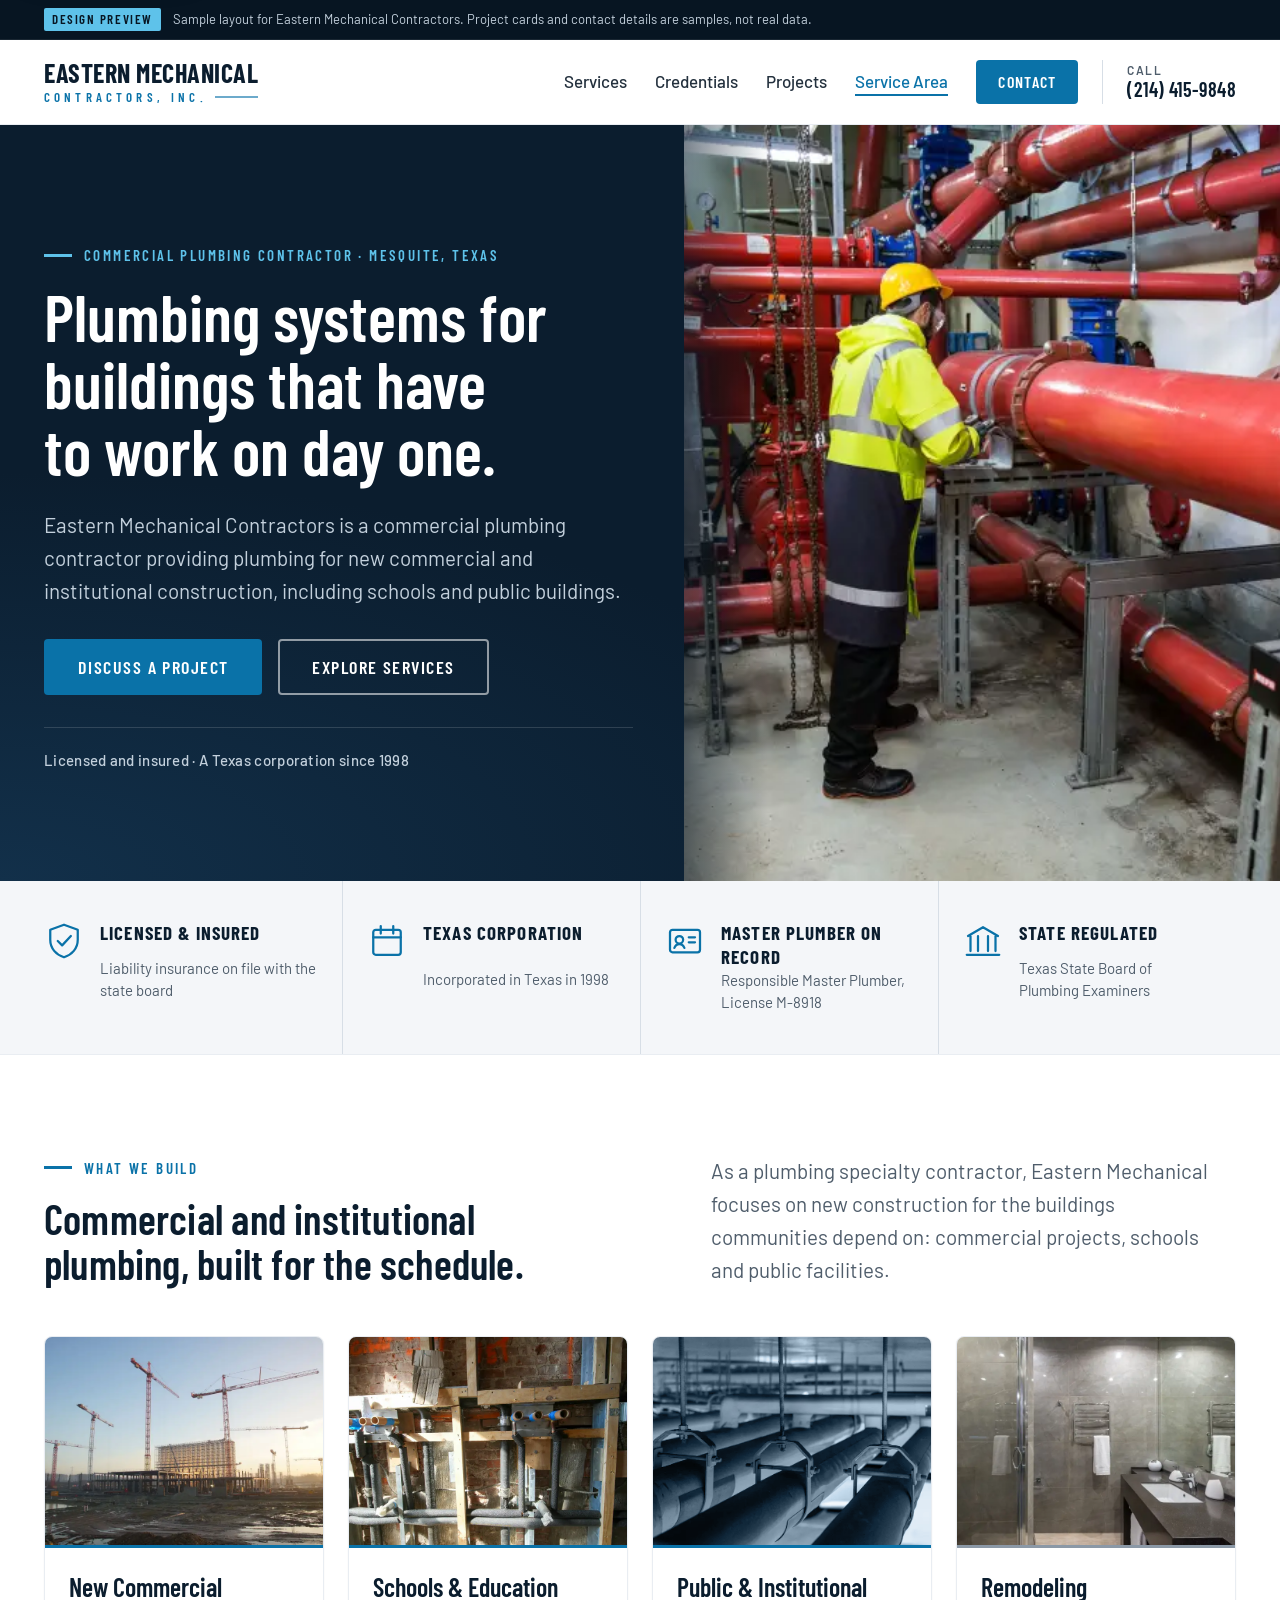
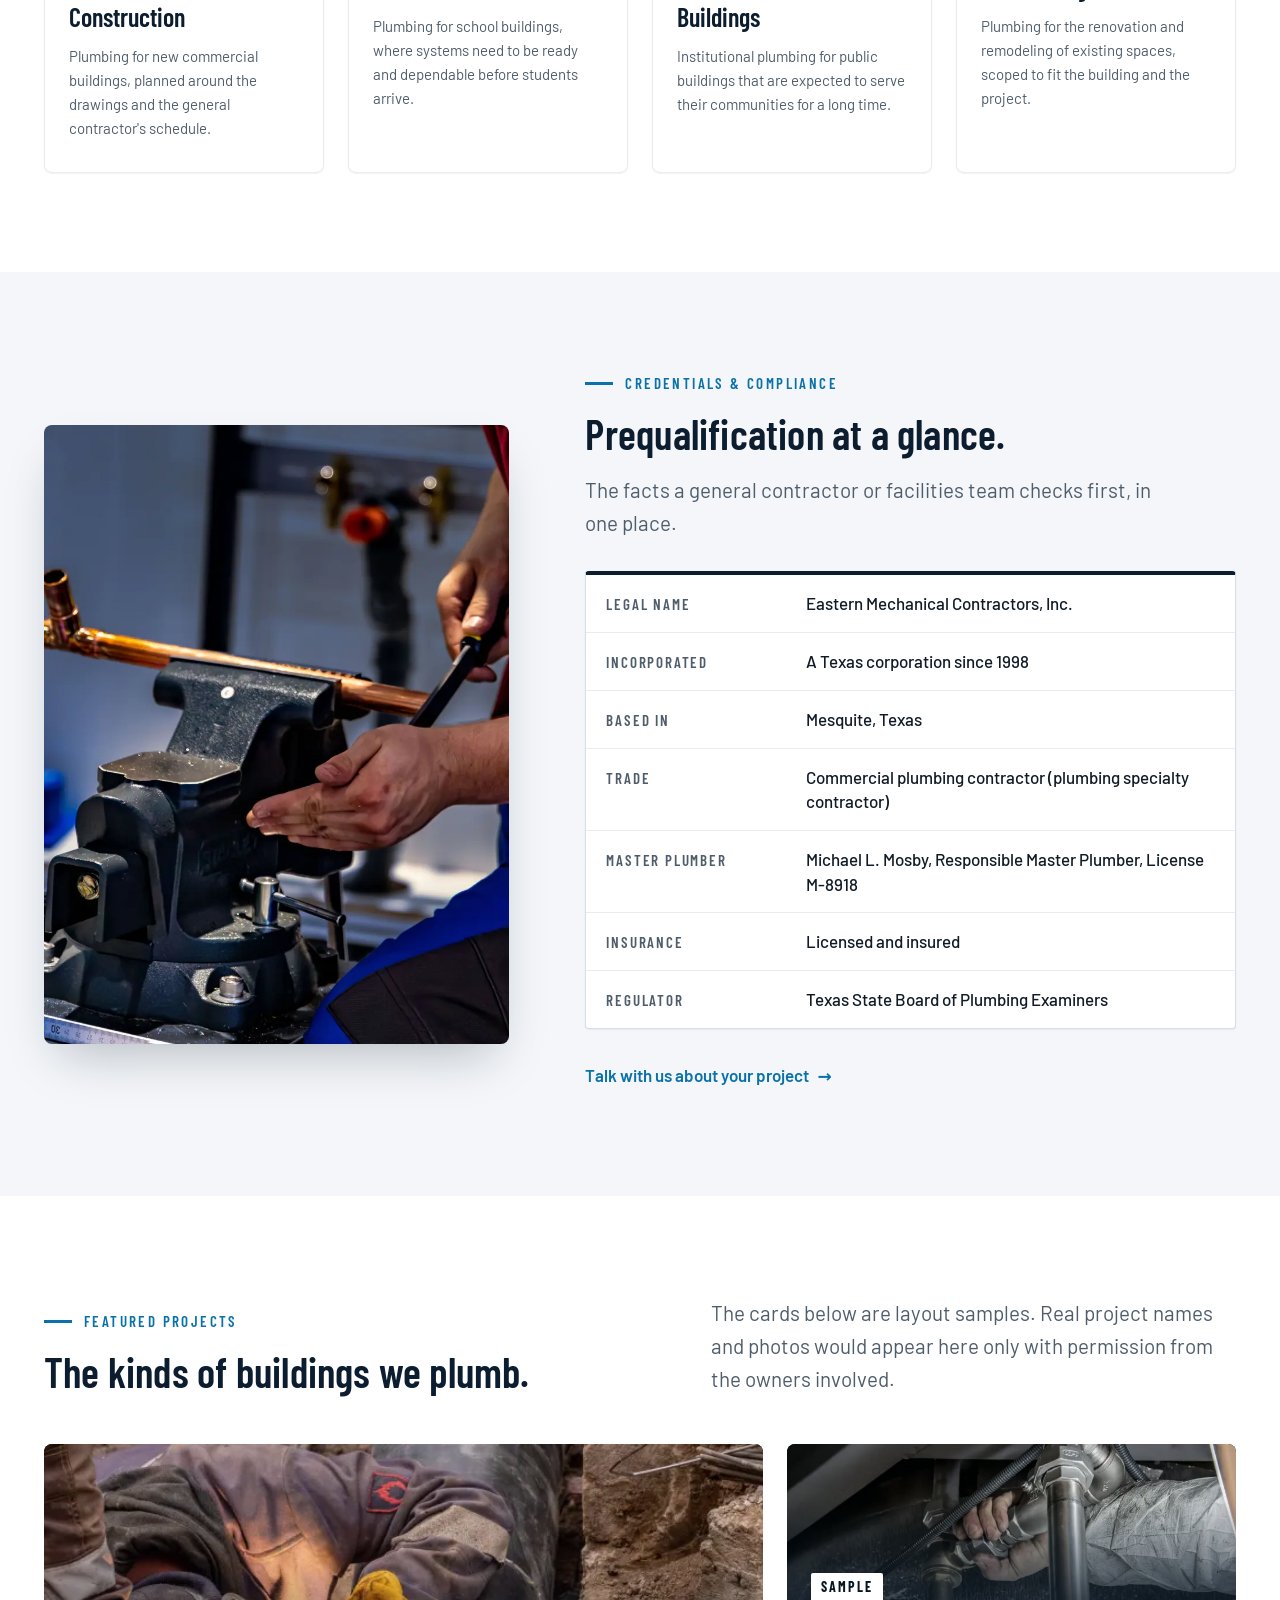
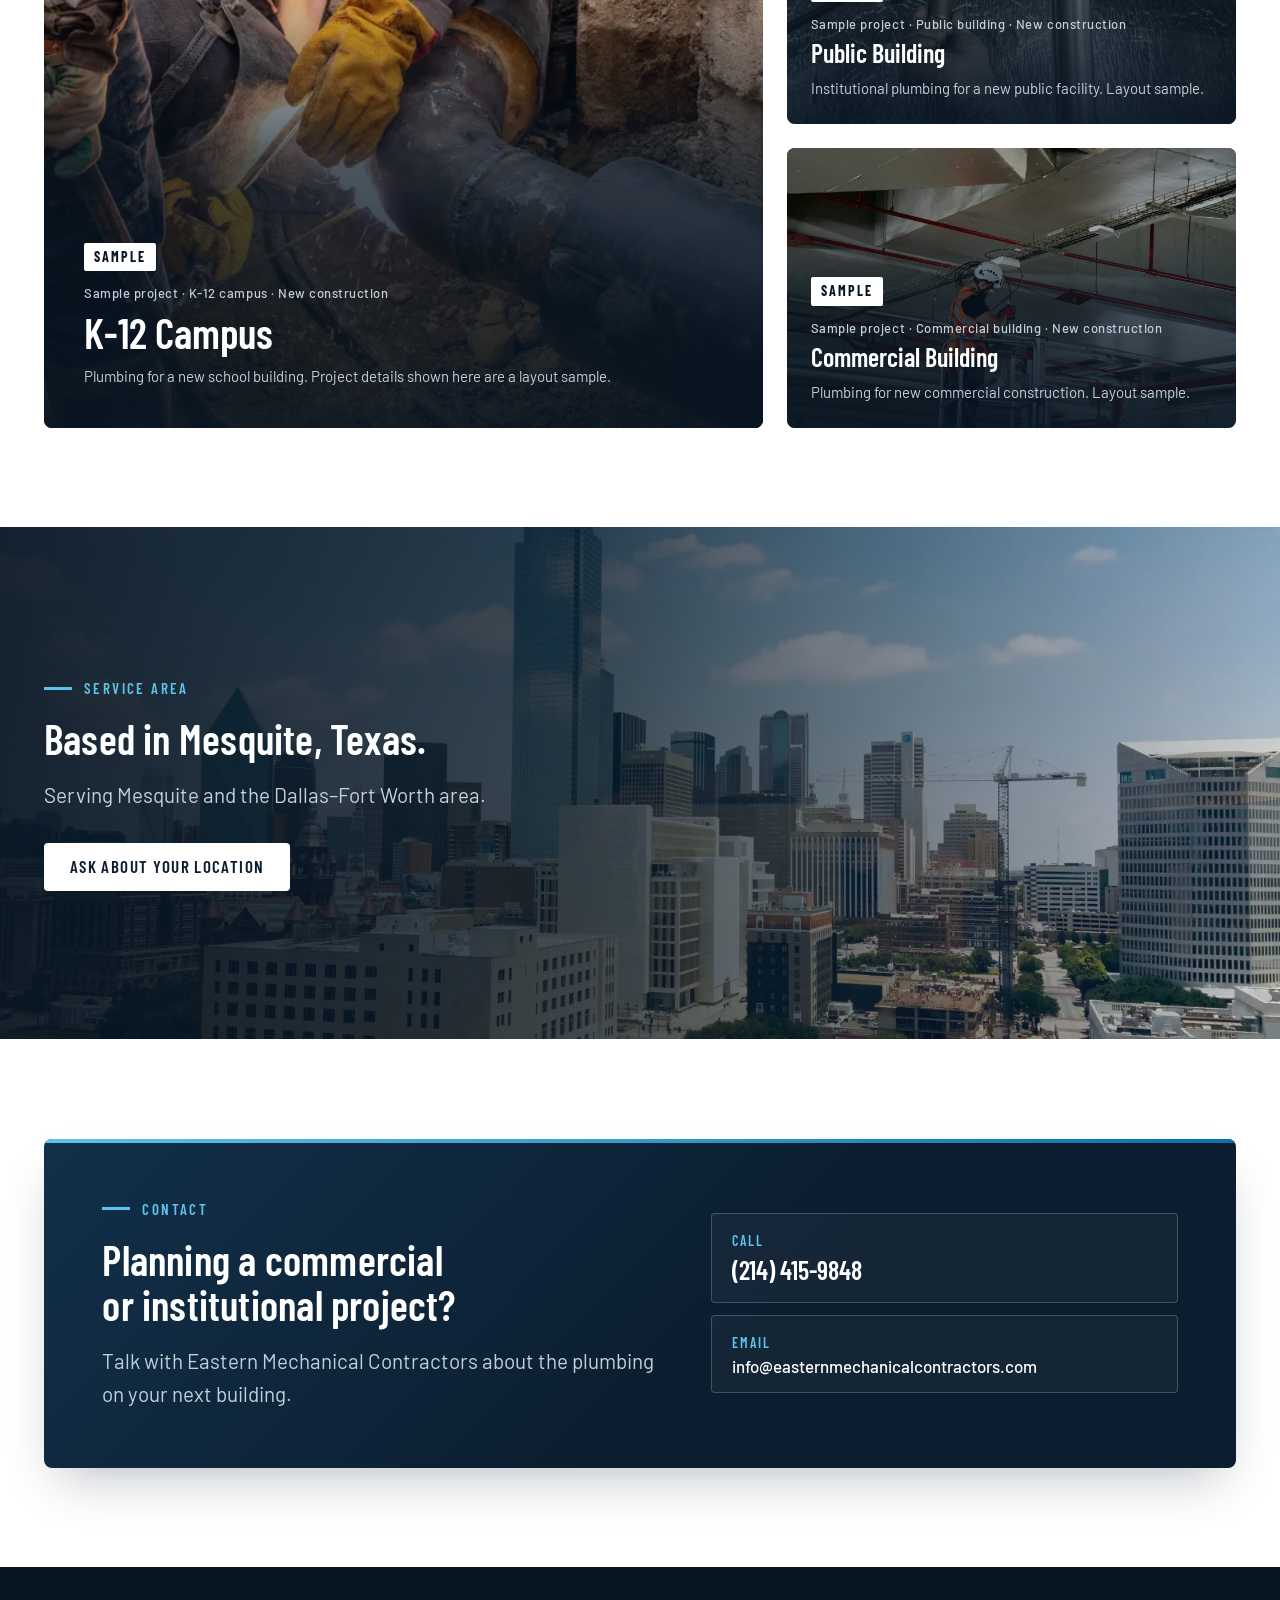
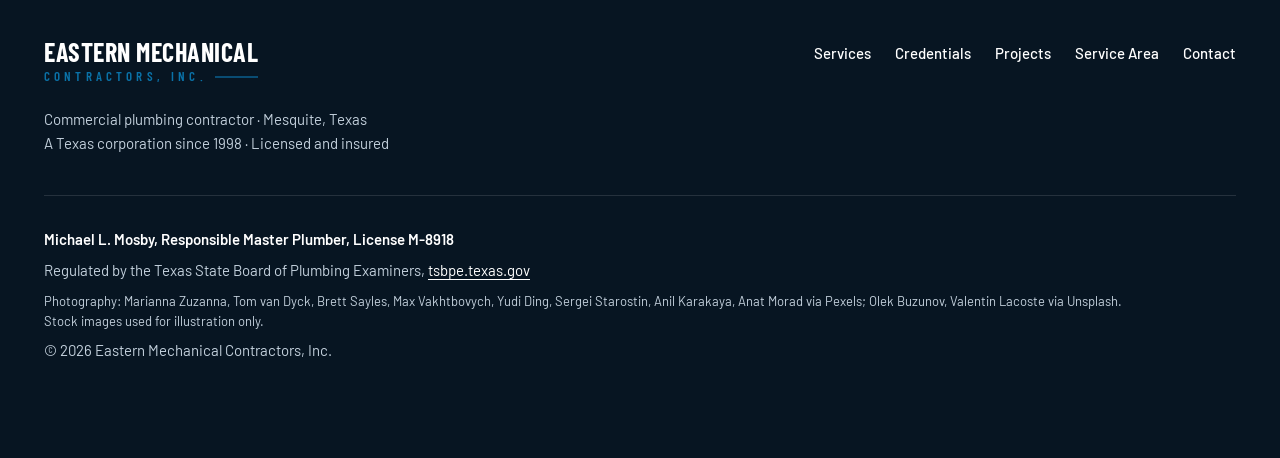
==== option-a/index.html @ e600bece "Add three homepage design options for Eastern Mechanical Contractors - Option A: corporate-clean com" ====
<!DOCTYPE html>
<!--
  OPTION A: "TD, local scale"
  Concept: a corporate-clean commercial plumbing contractor site (white and light-gray canvas, deep steel navy and one cool
  blue accent, condensed industrial headings) that makes Eastern Mechanical read like a large, organized firm a general
  contractor or school facilities manager would shortlist.
  Look at first: the split hero (navy headline panel beside the mechanical-room photo) and the credentials strip right
  under it, then the "Prequalification at a glance" sheet in the Credentials section.
-->
<html lang="en">
<head>
  <meta charset="utf-8">
  <meta name="viewport" content="width=device-width, initial-scale=1">
  <meta name="robots" content="noindex, nofollow">
  <title>Eastern Mechanical Contractors, Inc. | Commercial Plumbing Contractor, Mesquite, Texas</title>
  <meta name="description" content="Eastern Mechanical Contractors, Inc. is a commercial plumbing contractor in Mesquite, Texas, providing plumbing for new commercial and institutional construction, including schools and public buildings.">
  <meta name="theme-color" content="#0b1d2e">
  <link rel="preconnect" href="https://fonts.googleapis.com">
  <link rel="preconnect" href="https://fonts.gstatic.com" crossorigin>
  <link rel="stylesheet" href="https://fonts.googleapis.com/css2?family=Barlow+Condensed:wght@500;600;700&family=Barlow:wght@400;500;600&display=swap">
  <link rel="stylesheet" href="styles.css">
  <script>document.documentElement.classList.add('js');</script>
  <script src="main.js" defer></script>
</head>
<body>
  <a class="skip-link" href="#main">Skip to main content</a>

  <div class="preview-bar" role="note">
    <div class="container preview-bar__inner">
      <span class="preview-bar__tag">Design preview</span>
      <span>Sample layout for Eastern Mechanical Contractors. Project cards and contact details are samples, not real data.</span>
    </div>
  </div>

  <header class="site-header" id="top">
    <div class="container site-header__inner">
      <a class="brand" href="#top" aria-label="Eastern Mechanical Contractors, Inc., back to top">
        <span class="brand__name">Eastern Mechanical</span>
        <span class="brand__sub">Contractors, Inc.</span>
      </a>

      <button class="nav-toggle" type="button" aria-expanded="false" aria-controls="primary-nav">
        <span class="nav-toggle__bars" aria-hidden="true"></span>
        <span class="nav-toggle__label">Menu</span>
      </button>

      <nav class="primary-nav" id="primary-nav" aria-label="Primary">
        <ul class="primary-nav__list">
          <li><a href="#services">Services</a></li>
          <li><a href="#credentials">Credentials</a></li>
          <li><a href="#projects">Projects</a></li>
          <li><a href="#service-area">Service Area</a></li>
          <li class="primary-nav__cta-item"><a class="btn btn--primary btn--sm" href="#contact">Contact</a></li>
        </ul>
      </nav>

      <!-- PLACEHOLDER -->
      <a class="header-phone" href="tel:+12144159848">
        <span class="header-phone__label">Call</span>
        <span class="header-phone__number">(214) 415-9848</span>
      </a>
      <!-- /PLACEHOLDER -->
    </div>
  </header>

  <main id="main">
    <!-- HERO -->
    <section class="hero" aria-labelledby="hero-title">
      <div class="hero__inner">
        <div class="hero__content">
          <p class="eyebrow eyebrow--light">Commercial Plumbing Contractor &middot; Mesquite, Texas</p>
          <h1 class="hero__title" id="hero-title">Plumbing systems for buildings that have to work on day&nbsp;one.</h1>
          <p class="hero__lead">Eastern Mechanical Contractors is a commercial plumbing contractor providing plumbing for new commercial and institutional construction, including schools and public buildings.</p>
          <div class="hero__actions">
            <a class="btn btn--primary btn--lg" href="#contact">Discuss a project</a>
            <a class="btn btn--outline-light btn--lg" href="#services">Explore services</a>
          </div>
          <p class="hero__meta">Licensed and insured <span aria-hidden="true">&middot;</span> A Texas corporation since 1998</p>
        </div>
        <figure class="hero__media">
          <img
            src="../assets/img/mech-room-fire-piping-inspection-01-1600.webp"
            srcset="../assets/img/mech-room-fire-piping-inspection-01-800.webp 800w,
                    ../assets/img/mech-room-fire-piping-inspection-01-1600.webp 1600w,
                    ../assets/img/mech-room-fire-piping-inspection-01-2400.webp 2400w"
            sizes="(min-width: 960px) 60vw, 100vw"
            width="2400" height="1600"
            alt="Technician in a hard hat inspecting large red steel piping and valves in a commercial mechanical room"
            fetchpriority="high" decoding="async">
        </figure>
      </div>
    </section>

    <!-- CREDENTIALS STRIP -->
    <section class="cred-strip" aria-label="Credentials at a glance">
      <div class="container">
        <ul class="cred-strip__list">
          <li class="cred-item">
            <svg class="cred-item__icon" viewBox="0 0 32 32" aria-hidden="true" focusable="false"><path d="M16 3 5 7v8c0 7 4.7 12 11 14 6.3-2 11-7 11-14V7L16 3Z" fill="none" stroke="currentColor" stroke-width="1.8" stroke-linejoin="round"/><path d="m11 16 3.5 3.5L21.5 12" fill="none" stroke="currentColor" stroke-width="1.8" stroke-linecap="round" stroke-linejoin="round"/></svg>
            <span class="cred-item__title">Licensed &amp; Insured</span>
            <span class="cred-item__text">Liability insurance on file with the state board</span>
          </li>
          <li class="cred-item">
            <svg class="cred-item__icon" viewBox="0 0 32 32" aria-hidden="true" focusable="false"><rect x="5" y="7" width="22" height="20" rx="2" fill="none" stroke="currentColor" stroke-width="1.8"/><path d="M5 13h22M11 4v6M21 4v6" fill="none" stroke="currentColor" stroke-width="1.8" stroke-linecap="round"/></svg>
            <span class="cred-item__title">Texas Corporation</span>
            <span class="cred-item__text">Incorporated in Texas in 1998</span>
          </li>
          <li class="cred-item">
            <svg class="cred-item__icon" viewBox="0 0 32 32" aria-hidden="true" focusable="false"><rect x="4" y="7" width="24" height="18" rx="2" fill="none" stroke="currentColor" stroke-width="1.8"/><circle cx="11.5" cy="15" r="3" fill="none" stroke="currentColor" stroke-width="1.8"/><path d="M7.5 21.5c.8-2 2.3-3 4-3s3.2 1 4 3M19 13h5M19 17h5" fill="none" stroke="currentColor" stroke-width="1.8" stroke-linecap="round"/></svg>
            <span class="cred-item__title">Master Plumber on Record</span>
            <!-- PLACEHOLDER -->
            <span class="cred-item__text">Responsible Master Plumber, License M-8918</span>
            <!-- /PLACEHOLDER -->
          </li>
          <li class="cred-item">
            <svg class="cred-item__icon" viewBox="0 0 32 32" aria-hidden="true" focusable="false"><path d="M4 12 16 5l12 7M6 12v12M12 12v12M20 12v12M26 12v12M3 27h26" fill="none" stroke="currentColor" stroke-width="1.8" stroke-linecap="round" stroke-linejoin="round"/></svg>
            <span class="cred-item__title">State Regulated</span>
            <span class="cred-item__text">Texas State Board of Plumbing Examiners</span>
          </li>
        </ul>
      </div>
    </section>

    <!-- SERVICES / SECTORS -->
    <section class="section services" id="services" aria-labelledby="services-title">
      <div class="container">
        <div class="section-head section-head--split reveal">
          <div>
            <p class="eyebrow">What we build</p>
            <h2 class="section-title" id="services-title">Commercial and institutional plumbing, built for the schedule.</h2>
          </div>
          <p class="section-intro">As a plumbing specialty contractor, Eastern Mechanical focuses on new construction for the buildings communities depend on: commercial projects, schools and public facilities.</p>
        </div>

        <div class="service-grid">
          <article class="service-card reveal">
            <div class="service-card__media">
              <img
                src="../assets/img/commercial-construction-cranes-01-800.webp"
                srcset="../assets/img/commercial-construction-cranes-01-800.webp 800w,
                        ../assets/img/commercial-construction-cranes-01-1600.webp 1600w,
                        ../assets/img/commercial-construction-cranes-01-2400.webp 2400w"
                sizes="(min-width: 1280px) 300px, (min-width: 640px) 45vw, 100vw"
                width="2400" height="1600" loading="lazy" decoding="async"
                alt="Large commercial building under construction with tower cranes at sunrise">
            </div>
            <div class="service-card__body">
              <h3 class="service-card__title">New Commercial Construction</h3>
              <p>Plumbing for new commercial buildings, planned around the drawings and the general contractor's schedule.</p>
            </div>
          </article>

          <article class="service-card reveal">
            <div class="service-card__media">
              <img
                src="../assets/img/rough-in-wall-framing-01-800.webp"
                srcset="../assets/img/rough-in-wall-framing-01-800.webp 800w,
                        ../assets/img/rough-in-wall-framing-01-1600.webp 1600w,
                        ../assets/img/rough-in-wall-framing-01-2400.webp 2400w"
                sizes="(min-width: 1280px) 300px, (min-width: 640px) 45vw, 100vw"
                width="2400" height="3200" loading="lazy" decoding="async"
                alt="Plumbing rough-in with copper stub-outs and insulated lines inside a framed wall">
            </div>
            <div class="service-card__body">
              <h3 class="service-card__title">Schools &amp; Education</h3>
              <p>Plumbing for school buildings, where systems need to be ready and dependable before students arrive.</p>
            </div>
          </article>

          <article class="service-card reveal">
            <div class="service-card__media service-card__media--tint">
              <img
                src="../assets/img/commercial-pipe-hangers-bw-01-800.webp"
                srcset="../assets/img/commercial-pipe-hangers-bw-01-800.webp 800w,
                        ../assets/img/commercial-pipe-hangers-bw-01-1600.webp 1600w,
                        ../assets/img/commercial-pipe-hangers-bw-01-2400.webp 2400w"
                sizes="(min-width: 1280px) 300px, (min-width: 640px) 45vw, 100vw"
                width="2400" height="1600" loading="lazy" decoding="async"
                alt="Insulated pipes supported by steel hangers beneath a commercial ceiling">
            </div>
            <div class="service-card__body">
              <h3 class="service-card__title">Public &amp; Institutional Buildings</h3>
              <p>Institutional plumbing for public buildings that are expected to serve their communities for a long time.</p>
            </div>
          </article>

          <!-- PLACEHOLDER: Remodeling service card (generic copy, to be confirmed by the client) -->
          <article class="service-card service-card--secondary reveal">
            <div class="service-card__media">
              <img
                src="../assets/img/bathroom-remodel-vanity-02-800.webp"
                srcset="../assets/img/bathroom-remodel-vanity-02-800.webp 800w,
                        ../assets/img/bathroom-remodel-vanity-02-1600.webp 1600w,
                        ../assets/img/bathroom-remodel-vanity-02-2400.webp 2400w"
                sizes="(min-width: 1280px) 300px, (min-width: 640px) 45vw, 100vw"
                width="2400" height="1600" loading="lazy" decoding="async"
                alt="Modern bathroom remodel with large-format gray tile and an undermount sink">
            </div>
            <div class="service-card__body">
              <h3 class="service-card__title">Remodeling</h3>
              <p>Plumbing for the renovation and remodeling of existing spaces, scoped to fit the building and the project.</p>
            </div>
          </article>
          <!-- /PLACEHOLDER -->
        </div>
      </div>
    </section>

    <!-- CREDENTIALS & COMPLIANCE -->
    <section class="section credentials" id="credentials" aria-labelledby="credentials-title">
      <div class="container credentials__grid">
        <figure class="credentials__media reveal">
          <img
            src="../assets/img/copper-pipe-bending-01-800.webp"
            srcset="../assets/img/copper-pipe-bending-01-800.webp 800w,
                    ../assets/img/copper-pipe-bending-01-1600.webp 1600w"
            sizes="(min-width: 960px) 420px, 100vw"
            width="1600" height="2400" loading="lazy" decoding="async"
            alt="Copper pipe with a soldered tee clamped in a bench vise as a plumber works it">
        </figure>

        <div class="credentials__content reveal">
          <p class="eyebrow">Credentials &amp; compliance</p>
          <h2 class="section-title" id="credentials-title">Prequalification at a glance.</h2>
          <p class="section-intro">The facts a general contractor or facilities team checks first, in one place.</p>

          <dl class="spec-sheet">
            <div class="spec-sheet__row">
              <dt>Legal name</dt>
              <dd>Eastern Mechanical Contractors, Inc.</dd>
            </div>
            <div class="spec-sheet__row">
              <dt>Incorporated</dt>
              <dd>A Texas corporation since 1998</dd>
            </div>
            <div class="spec-sheet__row">
              <dt>Based in</dt>
              <dd>Mesquite, Texas</dd>
            </div>
            <div class="spec-sheet__row">
              <dt>Trade</dt>
              <dd>Commercial plumbing contractor (plumbing specialty contractor)</dd>
            </div>
            <!-- PLACEHOLDER -->
            <div class="spec-sheet__row">
              <dt>Master plumber</dt>
              <dd>Michael L. Mosby, Responsible Master Plumber, License M-8918</dd>
            </div>
            <!-- /PLACEHOLDER -->
            <div class="spec-sheet__row">
              <dt>Insurance</dt>
              <dd>Licensed and insured</dd>
            </div>
            <div class="spec-sheet__row">
              <dt>Regulator</dt>
              <dd>Texas State Board of Plumbing Examiners</dd>
            </div>
          </dl>

          <a class="text-link" href="#contact">Talk with us about your project <span aria-hidden="true">&rarr;</span></a>
        </div>
      </div>
    </section>

    <!-- SAMPLE PROJECTS -->
    <section class="section projects" id="projects" aria-labelledby="projects-title">
      <div class="container">
        <div class="section-head section-head--split reveal">
          <div>
            <p class="eyebrow">Featured projects</p>
            <h2 class="section-title" id="projects-title">The kinds of buildings we plumb.</h2>
          </div>
          <p class="section-intro">The cards below are layout samples. Real project names and photos would appear here only with permission from the owners involved.</p>
        </div>

        <!-- PLACEHOLDER: Sample project cards (no names, values, dates or counts) -->
        <div class="project-grid">
          <article class="project-card project-card--feature reveal">
            <img
              src="../assets/img/pipe-welding-trench-01-1600.webp"
              srcset="../assets/img/pipe-welding-trench-01-800.webp 800w,
                      ../assets/img/pipe-welding-trench-01-1600.webp 1600w,
                      ../assets/img/pipe-welding-trench-01-2400.webp 2400w"
              sizes="(min-width: 960px) 60vw, 100vw"
              width="2400" height="1600" loading="lazy" decoding="async"
              alt="Welder joining sections of large steel pipe in an excavation, sparks flying">
            <div class="project-card__body">
              <span class="badge">Sample</span>
              <p class="project-card__meta">Sample project &middot; K-12 campus &middot; New construction</p>
              <h3 class="project-card__title">K-12 Campus</h3>
              <p class="project-card__text">Plumbing for a new school building. Project details shown here are a layout sample.</p>
            </div>
          </article>

          <article class="project-card reveal">
            <img
              src="../assets/img/pipe-fitting-hands-01-800.webp"
              srcset="../assets/img/pipe-fitting-hands-01-800.webp 800w,
                      ../assets/img/pipe-fitting-hands-01-1600.webp 1600w,
                      ../assets/img/pipe-fitting-hands-01-2400.webp 2400w"
              sizes="(min-width: 960px) 30vw, 100vw"
              width="2400" height="1600" loading="lazy" decoding="async"
              alt="Plumber's hands tightening a brass fitting on stainless steel water piping">
            <div class="project-card__body">
              <span class="badge">Sample</span>
              <p class="project-card__meta">Sample project &middot; Public building &middot; New construction</p>
              <h3 class="project-card__title">Public Building</h3>
              <p class="project-card__text">Institutional plumbing for a new public facility. Layout sample.</p>
            </div>
          </article>

          <article class="project-card reveal">
            <img
              src="../assets/img/commercial-ceiling-piping-lift-01-800.webp"
              srcset="../assets/img/commercial-ceiling-piping-lift-01-800.webp 800w,
                      ../assets/img/commercial-ceiling-piping-lift-01-1600.webp 1600w,
                      ../assets/img/commercial-ceiling-piping-lift-01-2400.webp 2400w"
              sizes="(min-width: 960px) 30vw, 100vw"
              width="2400" height="1600" loading="lazy" decoding="async"
              alt="Tradesman on a lift working overhead among red piping in a commercial building">
            <div class="project-card__body">
              <span class="badge">Sample</span>
              <p class="project-card__meta">Sample project &middot; Commercial building &middot; New construction</p>
              <h3 class="project-card__title">Commercial Building</h3>
              <p class="project-card__text">Plumbing for new commercial construction. Layout sample.</p>
            </div>
          </article>
        </div>
        <!-- /PLACEHOLDER -->
      </div>
    </section>

    <!-- SERVICE AREA -->
    <section class="service-area" id="service-area" aria-labelledby="area-title">
      <img class="service-area__bg"
        src="../assets/img/dallas-skyline-day-01-1600.webp"
        srcset="../assets/img/dallas-skyline-day-01-800.webp 800w,
                ../assets/img/dallas-skyline-day-01-1600.webp 1600w,
                ../assets/img/dallas-skyline-day-01-2400.webp 2400w"
        sizes="100vw"
        width="2400" height="1350" loading="lazy" decoding="async"
        alt="Downtown Dallas skyline on a clear day with a tower crane on an active jobsite">
      <div class="container service-area__inner">
        <div class="service-area__panel reveal">
          <p class="eyebrow eyebrow--light">Service area</p>
          <h2 class="section-title section-title--light" id="area-title">Based in Mesquite, Texas.</h2>
          <!-- PLACEHOLDER -->
          <p class="service-area__text">Serving Mesquite and the Dallas&ndash;Fort Worth area.</p>
          <!-- /PLACEHOLDER -->
          <a class="btn btn--light" href="#contact">Ask about your location</a>
        </div>
      </div>
    </section>

    <!-- CLOSING CTA -->
    <section class="section cta" id="contact" aria-labelledby="cta-title">
      <div class="container">
        <div class="cta__panel reveal">
          <div class="cta__copy">
            <p class="eyebrow eyebrow--light">Contact</p>
            <h2 class="section-title section-title--light" id="cta-title">Planning a commercial or institutional project?</h2>
            <p class="cta__text">Talk with Eastern Mechanical Contractors about the plumbing on your next building.</p>
          </div>
          <!-- PLACEHOLDER: phone and email -->
          <div class="cta__actions">
            <a class="contact-link" href="tel:+12144159848">
              <span class="contact-link__label">Call</span>
              <span class="contact-link__value">(214) 415-9848</span>
            </a>
            <a class="contact-link" href="mailto:info@easternmechanicalcontractors.com">
              <span class="contact-link__label">Email</span>
              <span class="contact-link__value contact-link__value--email">info@easternmechanicalcontractors.com</span>
            </a>
          </div>
          <!-- /PLACEHOLDER -->
        </div>
      </div>
    </section>
  </main>

  <footer class="site-footer">
    <div class="container">
      <div class="site-footer__top">
        <div class="site-footer__brand">
          <p class="brand brand--footer">
            <span class="brand__name">Eastern Mechanical</span>
            <span class="brand__sub">Contractors, Inc.</span>
          </p>
          <p class="site-footer__tag">Commercial plumbing contractor &middot; Mesquite, Texas</p>
          <p class="site-footer__tag">A Texas corporation since 1998 &middot; Licensed and insured</p>
        </div>
        <nav class="site-footer__nav" aria-label="Footer">
          <ul>
            <li><a href="#services">Services</a></li>
            <li><a href="#credentials">Credentials</a></li>
            <li><a href="#projects">Projects</a></li>
            <li><a href="#service-area">Service Area</a></li>
            <li><a href="#contact">Contact</a></li>
          </ul>
        </nav>
      </div>

      <div class="site-footer__legal">
        <!-- PLACEHOLDER -->
        <p class="site-footer__license">Michael L. Mosby, Responsible Master Plumber, License M-8918</p>
        <!-- /PLACEHOLDER -->
        <p>Regulated by the Texas State Board of Plumbing Examiners, <a href="https://tsbpe.texas.gov" rel="noopener">tsbpe.texas.gov</a></p>
        <p class="site-footer__credits">Photography: Marianna Zuzanna, Tom van Dyck, Brett Sayles, Max Vakhtbovych, Yudi Ding, Sergei Starostin, Anil Karakaya, Anat Morad via Pexels; Olek Buzunov, Valentin Lacoste via Unsplash. Stock images used for illustration only.</p>
        <p>&copy; 2026 Eastern Mechanical Contractors, Inc.</p>
      </div>
    </div>
  </footer>
</body>
</html>
---- option-a/styles.css ----
/* ==========================================================================
   Option A: "TD, local scale"
   Corporate-clean commercial contractor. Light canvas, steel navy, cool blue.
   ========================================================================== */

:root {
  /* Color */
  --navy-950: #071522;
  --navy-900: #0b1d2e;
  --navy-800: #12304a;
  --navy-700: #1b4466;
  --blue-600: #0a72a8;   /* accent on light: 5.27:1 on white */
  --blue-700: #085d8a;
  --blue-300: #5ec2ea;   /* accent on navy: 8.4:1 on navy-900 */
  --blue-50: #eaf4fa;

  --gray-0: #ffffff;
  --gray-50: #f4f6f9;
  --gray-100: #e9edf2;
  --gray-200: #d7dee6;
  --gray-400: #8b98a6;
  --gray-600: #4f5d6b;   /* 6.6:1 on white */
  --gray-800: #23303d;
  --ink: #101b26;

  --on-dark: #ffffff;
  --on-dark-muted: #c3d0dc;  /* 9.9:1 on navy-900 */

  /* Type */
  --font-display: 'Barlow Condensed', 'Arial Narrow', system-ui, sans-serif;
  --font-body: 'Barlow', system-ui, -apple-system, 'Segoe UI', sans-serif;

  --text-xs: 0.8125rem;
  --text-sm: 0.9375rem;
  --text-base: 1.0625rem;
  --text-lg: clamp(1.125rem, 1.05rem + 0.3vw, 1.3125rem);
  --text-xl: clamp(1.375rem, 1.2rem + 0.6vw, 1.625rem);
  --text-2xl: clamp(1.875rem, 1.5rem + 1.4vw, 2.75rem);
  --text-3xl: clamp(2.5rem, 1.7rem + 3vw, 4.5rem);

  /* Space */
  --space-1: 0.25rem;
  --space-2: 0.5rem;
  --space-3: 0.75rem;
  --space-4: 1rem;
  --space-5: 1.25rem;
  --space-6: 1.5rem;
  --space-8: 2rem;
  --space-10: 2.5rem;
  --space-12: 3rem;
  --space-16: 4rem;
  --space-20: 5rem;
  --space-24: 6rem;
  --section-y: clamp(4rem, 3rem + 4vw, 7.5rem);

  --container: 1280px;
  --gutter: clamp(1.25rem, 0.75rem + 2.5vw, 3rem);

  --radius-sm: 2px;
  --radius-md: 4px;
  --radius-lg: 8px;

  --shadow-sm: 0 1px 2px rgb(11 29 46 / 0.06);
  --shadow-md: 0 6px 18px -6px rgb(11 29 46 / 0.18), 0 2px 4px rgb(11 29 46 / 0.06);
  --shadow-lg: 0 24px 48px -16px rgb(11 29 46 / 0.28);

  --ease: cubic-bezier(0.2, 0.7, 0.2, 1);
  --t-fast: 160ms var(--ease);
  --t-base: 220ms var(--ease);
}

/* ---------- Reset / base ---------- */
*, *::before, *::after { box-sizing: border-box; }
html { -webkit-text-size-adjust: 100%; scroll-behavior: smooth; scroll-padding-top: 96px; }
body {
  margin: 0;
  font-family: var(--font-body);
  font-size: var(--text-base);
  line-height: 1.6;
  color: var(--gray-800);
  background: var(--gray-0);
  -webkit-font-smoothing: antialiased;
  text-rendering: optimizeLegibility;
}
img { display: block; max-width: 100%; height: auto; }
h1, h2, h3, p, figure, dl, dd, ul { margin: 0; }
ul { padding: 0; list-style: none; }
a { color: var(--blue-600); text-underline-offset: 3px; }
a:hover { color: var(--blue-700); }

:focus-visible {
  outline: 3px solid var(--blue-600);
  outline-offset: 3px;
  border-radius: var(--radius-sm);
}
.hero :focus-visible,
.service-area :focus-visible,
.cta :focus-visible,
.site-footer :focus-visible,
.preview-bar :focus-visible { outline-color: var(--blue-300); }

.container {
  width: 100%;
  max-width: calc(var(--container) + var(--gutter) * 2);
  margin-inline: auto;
  padding-inline: var(--gutter);
}

.skip-link {
  position: absolute;
  left: var(--space-4);
  top: -100px;
  z-index: 100;
  padding: var(--space-3) var(--space-5);
  background: var(--gray-0);
  color: var(--navy-900);
  font-weight: 600;
  border-radius: var(--radius-md);
  box-shadow: var(--shadow-lg);
  transition: top var(--t-fast);
}
.skip-link:focus { top: var(--space-4); }

/* ---------- Preview bar ---------- */
.preview-bar {
  background: var(--navy-950);
  color: var(--on-dark-muted);
  font-size: var(--text-xs);
  line-height: 1.45;
  border-bottom: 1px solid rgb(255 255 255 / 0.08);
}
.preview-bar__inner {
  display: flex;
  flex-wrap: wrap;
  align-items: center;
  gap: var(--space-2) var(--space-3);
  padding-block: var(--space-2);
}
.preview-bar__tag {
  font-family: var(--font-display);
  font-weight: 600;
  font-size: 0.8125rem;
  letter-spacing: 0.12em;
  text-transform: uppercase;
  color: var(--navy-950);
  background: var(--blue-300);
  padding: 2px 8px;
  border-radius: var(--radius-sm);
}

/* ---------- Header ---------- */
.site-header {
  position: sticky;
  top: 0;
  z-index: 50;
  background: rgb(255 255 255 / 0.97);
  border-bottom: 1px solid var(--gray-100);
  transition: box-shadow var(--t-base);
}
@supports (backdrop-filter: blur(8px)) {
  .site-header { background: rgb(255 255 255 / 0.9); backdrop-filter: saturate(1.4) blur(10px); }
}
.site-header.is-scrolled { box-shadow: var(--shadow-md); }

.site-header__inner {
  display: flex;
  align-items: center;
  gap: var(--space-4) var(--space-6);
  min-height: 72px;
  flex-wrap: wrap;
}

.brand {
  display: inline-flex;
  flex-direction: column;
  line-height: 1;
  text-decoration: none;
  color: var(--navy-900);
  margin-right: auto;
  padding-block: var(--space-2);
}
.brand:hover { color: var(--navy-900); }
.brand__name {
  font-family: var(--font-display);
  font-weight: 700;
  font-size: 1.625rem;
  letter-spacing: 0.02em;
  text-transform: uppercase;
}
.brand__sub {
  margin-top: 5px;
  font-family: var(--font-display);
  font-weight: 600;
  font-size: 0.8125rem;
  letter-spacing: 0.32em;
  text-transform: uppercase;
  color: var(--blue-600);
  display: flex;
  align-items: center;
  gap: 8px;
}
.brand__sub::after {
  content: "";
  flex: 1;
  height: 2px;
  background: currentColor;
  opacity: 0.6;
}

/* Nav toggle (JS only) */
.nav-toggle { display: none; }
html.js .nav-toggle {
  display: inline-flex;
  align-items: center;
  gap: var(--space-2);
  min-height: 44px;
  padding: 0 var(--space-3);
  font: 600 var(--text-sm) var(--font-body);
  color: var(--navy-900);
  background: transparent;
  border: 1px solid var(--gray-200);
  border-radius: var(--radius-md);
  cursor: pointer;
}
.nav-toggle__bars,
.nav-toggle__bars::before,
.nav-toggle__bars::after {
  display: block;
  width: 18px;
  height: 2px;
  background: currentColor;
  border-radius: 1px;
  transition: transform var(--t-fast), opacity var(--t-fast);
}
.nav-toggle__bars { position: relative; }
.nav-toggle__bars::before,
.nav-toggle__bars::after { content: ""; position: absolute; left: 0; }
.nav-toggle__bars::before { top: -6px; }
.nav-toggle__bars::after { top: 6px; }
.nav-toggle[aria-expanded="true"] .nav-toggle__bars { background: transparent; }
.nav-toggle[aria-expanded="true"] .nav-toggle__bars::before { transform: translateY(6px) rotate(45deg); }
.nav-toggle[aria-expanded="true"] .nav-toggle__bars::after { transform: translateY(-6px) rotate(-45deg); }

.primary-nav { width: 100%; order: 3; }
.primary-nav__list {
  display: flex;
  flex-wrap: wrap;
  gap: var(--space-1) var(--space-2);
  padding-bottom: var(--space-3);
}
.primary-nav a:not(.btn) {
  display: inline-flex;
  align-items: center;
  min-height: 44px;
  padding: 0 var(--space-3);
  font-weight: 500;
  color: var(--gray-800);
  text-decoration: none;
  position: relative;
  transition: color var(--t-fast);
}
.primary-nav a:not(.btn):hover { color: var(--blue-600); }
.primary-nav a.is-current { color: var(--blue-600); }

html.js .primary-nav { display: none; }
html.js .primary-nav.is-open { display: block; }
html.js .primary-nav.is-open .primary-nav__list {
  flex-direction: column;
  padding-block: var(--space-2) var(--space-5);
  border-top: 1px solid var(--gray-100);
}
html.js .primary-nav.is-open .primary-nav__cta-item { margin-top: var(--space-2); }

.header-phone { display: none; }

@media (min-width: 1040px) {
  .site-header__inner { flex-wrap: nowrap; min-height: 84px; }
  html.js .nav-toggle { display: none; }
  .primary-nav,
  html.js .primary-nav { display: block; width: auto; order: 0; }
  .primary-nav__list,
  html.js .primary-nav.is-open .primary-nav__list {
    flex-direction: row;
    align-items: center;
    padding: 0;
    border: 0;
    gap: var(--space-1);
  }
  .primary-nav a:not(.btn)::after {
    content: "";
    position: absolute;
    left: var(--space-3);
    right: var(--space-3);
    bottom: 8px;
    height: 2px;
    background: var(--blue-600);
    transform: scaleX(0);
    transform-origin: left;
    transition: transform var(--t-base);
  }
  .primary-nav a:not(.btn):hover::after,
  .primary-nav a.is-current::after { transform: scaleX(1); }
  .primary-nav__cta-item { margin-left: var(--space-3); }
  html.js .primary-nav.is-open .primary-nav__cta-item { margin-top: 0; }

  .header-phone {
    display: flex;
    flex-direction: column;
    line-height: 1.2;
    padding-left: var(--space-6);
    border-left: 1px solid var(--gray-200);
    text-decoration: none;
    color: var(--navy-900);
    min-height: 44px;
    justify-content: center;
  }
  .header-phone__label {
    font-size: 0.75rem;
    font-weight: 600;
    letter-spacing: 0.12em;
    text-transform: uppercase;
    color: var(--gray-600);
  }
  .header-phone__number {
    font-family: var(--font-display);
    font-weight: 600;
    font-size: 1.25rem;
    letter-spacing: 0.02em;
  }
  .header-phone:hover .header-phone__number { color: var(--blue-600); }
}

/* ---------- Buttons ---------- */
.btn {
  display: inline-flex;
  align-items: center;
  justify-content: center;
  gap: var(--space-2);
  min-height: 48px;
  padding: 0 var(--space-6);
  font-family: var(--font-display);
  font-weight: 600;
  font-size: 1.0625rem;
  letter-spacing: 0.08em;
  text-transform: uppercase;
  text-decoration: none;
  border: 2px solid transparent;
  border-radius: var(--radius-md);
  cursor: pointer;
  transition: background-color var(--t-fast), color var(--t-fast), border-color var(--t-fast), box-shadow var(--t-fast), transform var(--t-fast);
}
.btn:active { transform: translateY(1px); }
.btn--sm { min-height: 44px; padding: 0 var(--space-5); font-size: 1rem; }
.btn--lg { min-height: 56px; padding: 0 var(--space-8); font-size: 1.125rem; }

.btn--primary { background: var(--blue-600); color: #fff; }
.btn--primary:hover { background: var(--blue-700); color: #fff; box-shadow: var(--shadow-md); }

.btn--outline-light { border-color: rgb(255 255 255 / 0.55); color: #fff; }
.btn--outline-light:hover { border-color: #fff; background: rgb(255 255 255 / 0.1); color: #fff; }

.btn--light { background: #fff; color: var(--navy-900); }
.btn--light:hover { background: var(--blue-50); color: var(--navy-900); }

.text-link {
  display: inline-flex;
  align-items: center;
  gap: var(--space-2);
  min-height: 44px;
  font-weight: 600;
  text-decoration: none;
  color: var(--blue-600);
}
.text-link span { transition: transform var(--t-fast); }
.text-link:hover span { transform: translateX(4px); }

/* ---------- Shared type ---------- */
.eyebrow {
  display: flex;
  align-items: center;
  gap: var(--space-3);
  margin-bottom: var(--space-4);
  font-family: var(--font-display);
  font-weight: 600;
  font-size: 0.9375rem;
  letter-spacing: 0.16em;
  text-transform: uppercase;
  color: var(--blue-600);
}
.eyebrow::before {
  content: "";
  flex: none;
  width: 28px;
  height: 3px;
  background: currentColor;
}
.eyebrow--light { color: var(--blue-300); }

.section-title {
  font-family: var(--font-display);
  font-weight: 600;
  font-size: var(--text-2xl);
  line-height: 1.08;
  letter-spacing: 0.005em;
  color: var(--navy-900);
  text-wrap: balance;
}
.section-title--light { color: #fff; }

.section-intro {
  font-size: var(--text-lg);
  line-height: 1.6;
  color: var(--gray-600);
  max-width: 34em;
  text-wrap: pretty;
}

.section { padding-block: var(--section-y); }

.section-head { margin-bottom: clamp(2rem, 1.5rem + 2vw, 3.5rem); }
.section-head--split { display: grid; gap: var(--space-5); }
.section-head--split .section-title { max-width: 18em; }
@media (min-width: 960px) {
  .section-head--split {
    grid-template-columns: 1.15fr 1fr;
    align-items: end;
    gap: var(--space-16);
  }
}

/* ---------- Hero ---------- */
.hero {
  background:
    radial-gradient(120% 90% at 0% 100%, var(--navy-800) 0%, transparent 60%),
    var(--navy-900);
  color: #fff;
  overflow: hidden;
}
.hero__inner {
  display: grid;
  max-width: 2400px;
  margin-inline: auto;
}
.hero__content {
  padding: clamp(3rem, 2rem + 4vw, 5rem) var(--gutter) clamp(3rem, 2rem + 3vw, 4.5rem);
  max-width: 44rem;
}
.hero__title {
  font-family: var(--font-display);
  font-weight: 600;
  font-size: var(--text-3xl);
  line-height: 1.02;
  letter-spacing: 0;
  text-wrap: balance;
}
.hero__lead {
  margin-top: var(--space-6);
  font-size: var(--text-lg);
  line-height: 1.6;
  color: var(--on-dark-muted);
  max-width: 32em;
}
.hero__actions {
  display: flex;
  flex-wrap: wrap;
  gap: var(--space-3) var(--space-4);
  margin-top: var(--space-8);
}
.hero__meta {
  margin-top: var(--space-8);
  padding-top: var(--space-5);
  border-top: 1px solid rgb(255 255 255 / 0.14);
  font-size: var(--text-sm);
  font-weight: 500;
  letter-spacing: 0.02em;
  color: var(--on-dark-muted);
}
.hero__media {
  position: relative;
  aspect-ratio: 4 / 3;
  overflow: hidden;
}
.hero__media img {
  width: 100%;
  height: 100%;
  object-fit: cover;
  object-position: 32% 50%;
}
.hero__media::after {
  /* soft seam where photo meets the navy panel */
  content: "";
  position: absolute;
  inset: 0;
  background: linear-gradient(180deg, rgb(11 29 46 / 0.35) 0%, transparent 18%);
  pointer-events: none;
}

@media (max-width: 559px) {
  .hero__actions .btn { width: 100%; }
}

@media (min-width: 960px) {
  .hero__inner {
    --hero-text: 600px;
    --hero-lead: max(var(--gutter), (min(100vw, 2400px) - var(--container)) / 2);
    grid-template-columns: calc(var(--hero-lead) + var(--hero-text)) minmax(0, 1fr);
    min-height: min(84svh, 860px);
    min-height: min(84vh, 860px);
  }
  @supports (height: 1svh) {
    .hero__inner { min-height: clamp(620px, 84svh, 860px); }
  }
  .hero__content {
    align-self: center;
    max-width: none;
    padding-left: var(--hero-lead);
    padding-right: clamp(2rem, 4vw, 4rem);
  }
  .hero__media { aspect-ratio: auto; }
  .hero__media::after {
    background: linear-gradient(90deg, rgb(11 29 46 / 0.55) 0%, rgb(11 29 46 / 0) 14%);
  }
}
@media (min-width: 1200px) {
  .hero__inner { --hero-text: 640px; }
}

/* ---------- Credentials strip ---------- */
.cred-strip {
  background: var(--gray-50);
  border-bottom: 1px solid var(--gray-100);
}
.cred-strip__list {
  display: grid;
  grid-template-columns: 1fr;
}
.cred-item {
  display: grid;
  grid-template-columns: 40px 1fr;
  column-gap: var(--space-4);
  align-items: start;
  padding-block: var(--space-6);
}
.cred-item + .cred-item { border-top: 1px solid var(--gray-200); }
.cred-item__icon {
  grid-row: span 2;
  width: 40px;
  height: 40px;
  color: var(--blue-600);
}
.cred-item__title {
  font-family: var(--font-display);
  font-weight: 700;
  font-size: 1.1875rem;
  letter-spacing: 0.06em;
  text-transform: uppercase;
  color: var(--navy-900);
  line-height: 1.25;
}
.cred-item__text {
  margin-top: 2px;
  font-size: var(--text-sm);
  color: var(--gray-600);
  line-height: 1.45;
}
@media (min-width: 640px) {
  .cred-strip__list { grid-template-columns: 1fr 1fr; }
  .cred-item { padding: var(--space-8) var(--space-6) var(--space-8) 0; }
  .cred-item + .cred-item { border-top: 0; }
  .cred-item:nth-child(n + 3) { border-top: 1px solid var(--gray-200); }
  .cred-item:nth-child(2n) { padding-left: var(--space-6); border-left: 1px solid var(--gray-200); }
}
@media (min-width: 1100px) {
  .cred-strip__list { grid-template-columns: repeat(4, 1fr); }
  .cred-item:nth-child(n + 3) { border-top: 0; }
  .cred-item { padding: var(--space-10) var(--space-6); }
  .cred-item:first-child { padding-left: 0; }
  .cred-item + .cred-item { border-left: 1px solid var(--gray-200); }
}

/* ---------- Services ---------- */
.service-grid {
  display: grid;
  gap: var(--space-6);
}
@media (min-width: 640px) {
  .service-grid { grid-template-columns: repeat(2, 1fr); }
}
@media (min-width: 1100px) {
  .service-grid { grid-template-columns: repeat(4, 1fr); }
}
.service-card {
  display: flex;
  flex-direction: column;
  background: #fff;
  border: 1px solid var(--gray-100);
  border-radius: var(--radius-lg);
  overflow: hidden;
  box-shadow: var(--shadow-sm);
  transition: box-shadow var(--t-base), transform var(--t-base), border-color var(--t-base);
}
.service-card:hover {
  box-shadow: var(--shadow-lg);
  transform: translateY(-3px);
  border-color: var(--gray-200);
}
.service-card__media {
  position: relative;
  aspect-ratio: 4 / 3;
  overflow: hidden;
  background: var(--gray-100);
}
.service-card__media img {
  width: 100%;
  height: 100%;
  object-fit: cover;
  transition: transform 600ms var(--ease);
}
.service-card:hover .service-card__media img { transform: scale(1.04); }
.service-card__media--tint::after {
  content: "";
  position: absolute;
  inset: 0;
  background: var(--navy-700);
  mix-blend-mode: color;
  opacity: 0.55;
}
.service-card__body {
  position: relative;
  padding: var(--space-6) var(--space-6) var(--space-8);
  border-top: 3px solid var(--blue-600);
}
.service-card--secondary .service-card__body { border-top-color: var(--gray-400); }
.service-card__title {
  font-family: var(--font-display);
  font-weight: 600;
  font-size: var(--text-xl);
  line-height: 1.15;
  color: var(--navy-900);
  margin-bottom: var(--space-3);
}
.service-card__body p { font-size: var(--text-sm); color: var(--gray-600); line-height: 1.6; }

/* ---------- Credentials ---------- */
.credentials { background: var(--gray-50); }
.credentials__grid {
  display: grid;
  gap: var(--space-10);
  align-items: center;
}
.credentials__media {
  position: relative;
  border-radius: var(--radius-lg);
  overflow: hidden;
  aspect-ratio: 4 / 3;
  box-shadow: var(--shadow-lg);
}
.credentials__media img {
  width: 100%;
  height: 100%;
  object-fit: cover;
  object-position: 50% 35%;
}
.credentials__content .section-intro { margin-top: var(--space-4); }

.spec-sheet {
  margin-top: var(--space-8);
  background: #fff;
  border: 1px solid var(--gray-200);
  border-top: 4px solid var(--navy-900);
  border-radius: var(--radius-md);
  box-shadow: var(--shadow-sm);
}
.spec-sheet__row {
  display: grid;
  gap: var(--space-1);
  padding: var(--space-4) var(--space-5);
}
.spec-sheet__row + .spec-sheet__row { border-top: 1px solid var(--gray-100); }
.spec-sheet dt {
  font-family: var(--font-display);
  font-weight: 600;
  font-size: 0.9375rem;
  letter-spacing: 0.12em;
  text-transform: uppercase;
  color: var(--gray-600);
}
.spec-sheet dd { font-weight: 500; color: var(--ink); line-height: 1.45; }
.credentials__content .text-link { margin-top: var(--space-6); }

@media (min-width: 560px) {
  .spec-sheet__row { grid-template-columns: 11rem 1fr; gap: var(--space-6); align-items: baseline; }
}
@media (min-width: 960px) {
  .credentials__grid { grid-template-columns: minmax(0, 5fr) minmax(0, 7fr); gap: clamp(3rem, 6vw, 6rem); }
  .credentials__media { aspect-ratio: 3 / 4; }
}

/* ---------- Projects ---------- */
.project-grid {
  display: grid;
  gap: var(--space-6);
}
.project-card {
  position: relative;
  display: flex;
  flex-direction: column;
  min-height: 340px;
  border-radius: var(--radius-lg);
  overflow: hidden;
  background: var(--navy-900);
  color: #fff;
  isolation: isolate;
}
.project-card img {
  position: absolute;
  inset: 0;
  width: 100%;
  height: 100%;
  object-fit: cover;
  z-index: -2;
  transition: transform 700ms var(--ease);
}
.project-card::after {
  content: "";
  position: absolute;
  inset: 0;
  z-index: -1;
  background: linear-gradient(180deg, rgb(7 21 34 / 0.05) 20%, rgb(7 21 34 / 0.72) 55%, rgb(7 21 34 / 0.94) 100%);
}
.project-card:hover img { transform: scale(1.04); }
.project-card__body {
  margin-top: auto;
  padding: var(--space-6);
}
.badge {
  display: inline-block;
  margin-bottom: var(--space-3);
  padding: 3px 10px;
  font-family: var(--font-display);
  font-weight: 700;
  font-size: 0.875rem;
  letter-spacing: 0.14em;
  text-transform: uppercase;
  color: var(--navy-950);
  background: #fff;
  border-radius: var(--radius-sm);
}
.project-card__meta {
  font-size: var(--text-xs);
  font-weight: 500;
  letter-spacing: 0.04em;
  color: var(--on-dark-muted);
}
.project-card__title {
  margin-top: var(--space-1);
  font-family: var(--font-display);
  font-weight: 600;
  font-size: var(--text-xl);
  line-height: 1.15;
}
.project-card__text {
  margin-top: var(--space-2);
  font-size: var(--text-sm);
  color: var(--on-dark-muted);
  max-width: 36em;
}
@media (min-width: 960px) {
  .project-grid {
    grid-template-columns: 1.6fr 1fr;
    grid-template-rows: repeat(2, minmax(280px, auto));
  }
  .project-card--feature { grid-row: span 2; min-height: 600px; }
  .project-card--feature .project-card__body { padding: var(--space-10); }
  .project-card--feature .project-card__title { font-size: var(--text-2xl); }
  .project-card { min-height: 0; }
}

/* ---------- Service area ---------- */
.service-area {
  position: relative;
  isolation: isolate;
  overflow: hidden;
  background: var(--navy-900);
}
.service-area__bg {
  position: absolute;
  inset: 0;
  width: 100%;
  height: 100%;
  object-fit: cover;
  object-position: 60% 40%;
  z-index: -2;
}
.service-area::after {
  content: "";
  position: absolute;
  inset: 0;
  z-index: -1;
  background: linear-gradient(90deg, rgb(7 21 34 / 0.92) 0%, rgb(7 21 34 / 0.75) 45%, rgb(7 21 34 / 0.15) 100%);
}
.service-area__inner {
  display: flex;
  align-items: center;
  min-height: clamp(420px, 40vw, 600px);
  padding-block: var(--section-y);
}
.service-area__panel { max-width: 32rem; }
.service-area__text {
  margin-top: var(--space-4);
  margin-bottom: var(--space-8);
  font-size: var(--text-lg);
  color: var(--on-dark-muted);
}
@media (max-width: 719px) {
  .service-area::after { background: rgb(7 21 34 / 0.8); }
}

/* ---------- CTA ---------- */
.cta { background: #fff; }
.cta__panel {
  display: grid;
  gap: var(--space-8);
  padding: clamp(2rem, 1.25rem + 3vw, 4rem);
  background:
    linear-gradient(135deg, var(--navy-800) 0%, var(--navy-900) 60%);
  border-radius: var(--radius-lg);
  box-shadow: var(--shadow-lg);
  position: relative;
  overflow: hidden;
}
.cta__panel::before {
  content: "";
  position: absolute;
  top: 0;
  left: 0;
  width: 100%;
  height: 4px;
  background: linear-gradient(90deg, var(--blue-300), var(--blue-600));
}
.cta__text { margin-top: var(--space-4); font-size: var(--text-lg); color: var(--on-dark-muted); max-width: 30em; }
.cta__actions { display: grid; gap: var(--space-3); align-content: center; }
.contact-link {
  display: flex;
  flex-direction: column;
  gap: 2px;
  padding: var(--space-4) var(--space-5);
  min-height: 44px;
  text-decoration: none;
  color: #fff;
  border: 1px solid rgb(255 255 255 / 0.2);
  border-radius: var(--radius-md);
  background: rgb(255 255 255 / 0.04);
  transition: background-color var(--t-fast), border-color var(--t-fast);
}
.contact-link:hover { color: #fff; background: rgb(255 255 255 / 0.1); border-color: var(--blue-300); }
.contact-link__label {
  font-family: var(--font-display);
  font-weight: 600;
  font-size: 0.875rem;
  letter-spacing: 0.14em;
  text-transform: uppercase;
  color: var(--blue-300);
}
.contact-link__value {
  font-family: var(--font-display);
  font-weight: 600;
  font-size: var(--text-xl);
  line-height: 1.2;
}
.contact-link__value--email {
  font-family: var(--font-body);
  font-weight: 500;
  font-size: var(--text-base);
  overflow-wrap: anywhere;
}
@media (min-width: 960px) {
  .cta__panel { grid-template-columns: 1.2fr 1fr; gap: var(--space-12); align-items: center; }
}

/* ---------- Footer ---------- */
.site-footer {
  background: var(--navy-950);
  color: var(--on-dark-muted);
  font-size: var(--text-sm);
  padding-top: var(--space-16);
  padding-bottom: 96px; /* room for the option switcher added later */
}
.site-footer a { color: #fff; }
.site-footer a:hover { color: var(--blue-300); }
.site-footer__top {
  display: grid;
  gap: var(--space-8);
  padding-bottom: var(--space-10);
  border-bottom: 1px solid rgb(255 255 255 / 0.12);
}
.brand--footer { color: #fff; margin: 0 0 var(--space-4); }
.site-footer__tag { line-height: 1.6; }
.site-footer__nav ul { display: flex; flex-wrap: wrap; gap: var(--space-1) var(--space-6); }
.site-footer__nav a {
  display: inline-flex;
  align-items: center;
  min-height: 44px;
  font-weight: 500;
  text-decoration: none;
}
.site-footer__legal {
  display: grid;
  gap: var(--space-2);
  padding-top: var(--space-8);
  max-width: 72em;
  line-height: 1.55;
}
.site-footer__license { color: #fff; font-weight: 600; }
.site-footer__credits { font-size: var(--text-xs); }
@media (min-width: 960px) {
  .site-footer__top { grid-template-columns: 1fr auto; align-items: start; }
}

/* ---------- Reveal (JS-gated) ---------- */
html.js .reveal {
  opacity: 0;
  transform: translateY(16px);
  transition: opacity 600ms var(--ease), transform 600ms var(--ease);
}
html.js .reveal.is-visible { opacity: 1; transform: none; }

@media (prefers-reduced-motion: reduce) {
  html { scroll-behavior: auto; }
  *, *::before, *::after {
    transition-duration: 0.01ms !important;
    animation-duration: 0.01ms !important;
  }
  html.js .reveal { opacity: 1; transform: none; }
  .service-card:hover, .service-card:hover .service-card__media img, .project-card:hover img { transform: none; }
}

/* ---------- Wide screens ---------- */
@media (min-width: 2200px) {
  :root { --container: 1440px; }
  html { font-size: 112.5%; }
  .hero__inner { --hero-text: 740px; }
}
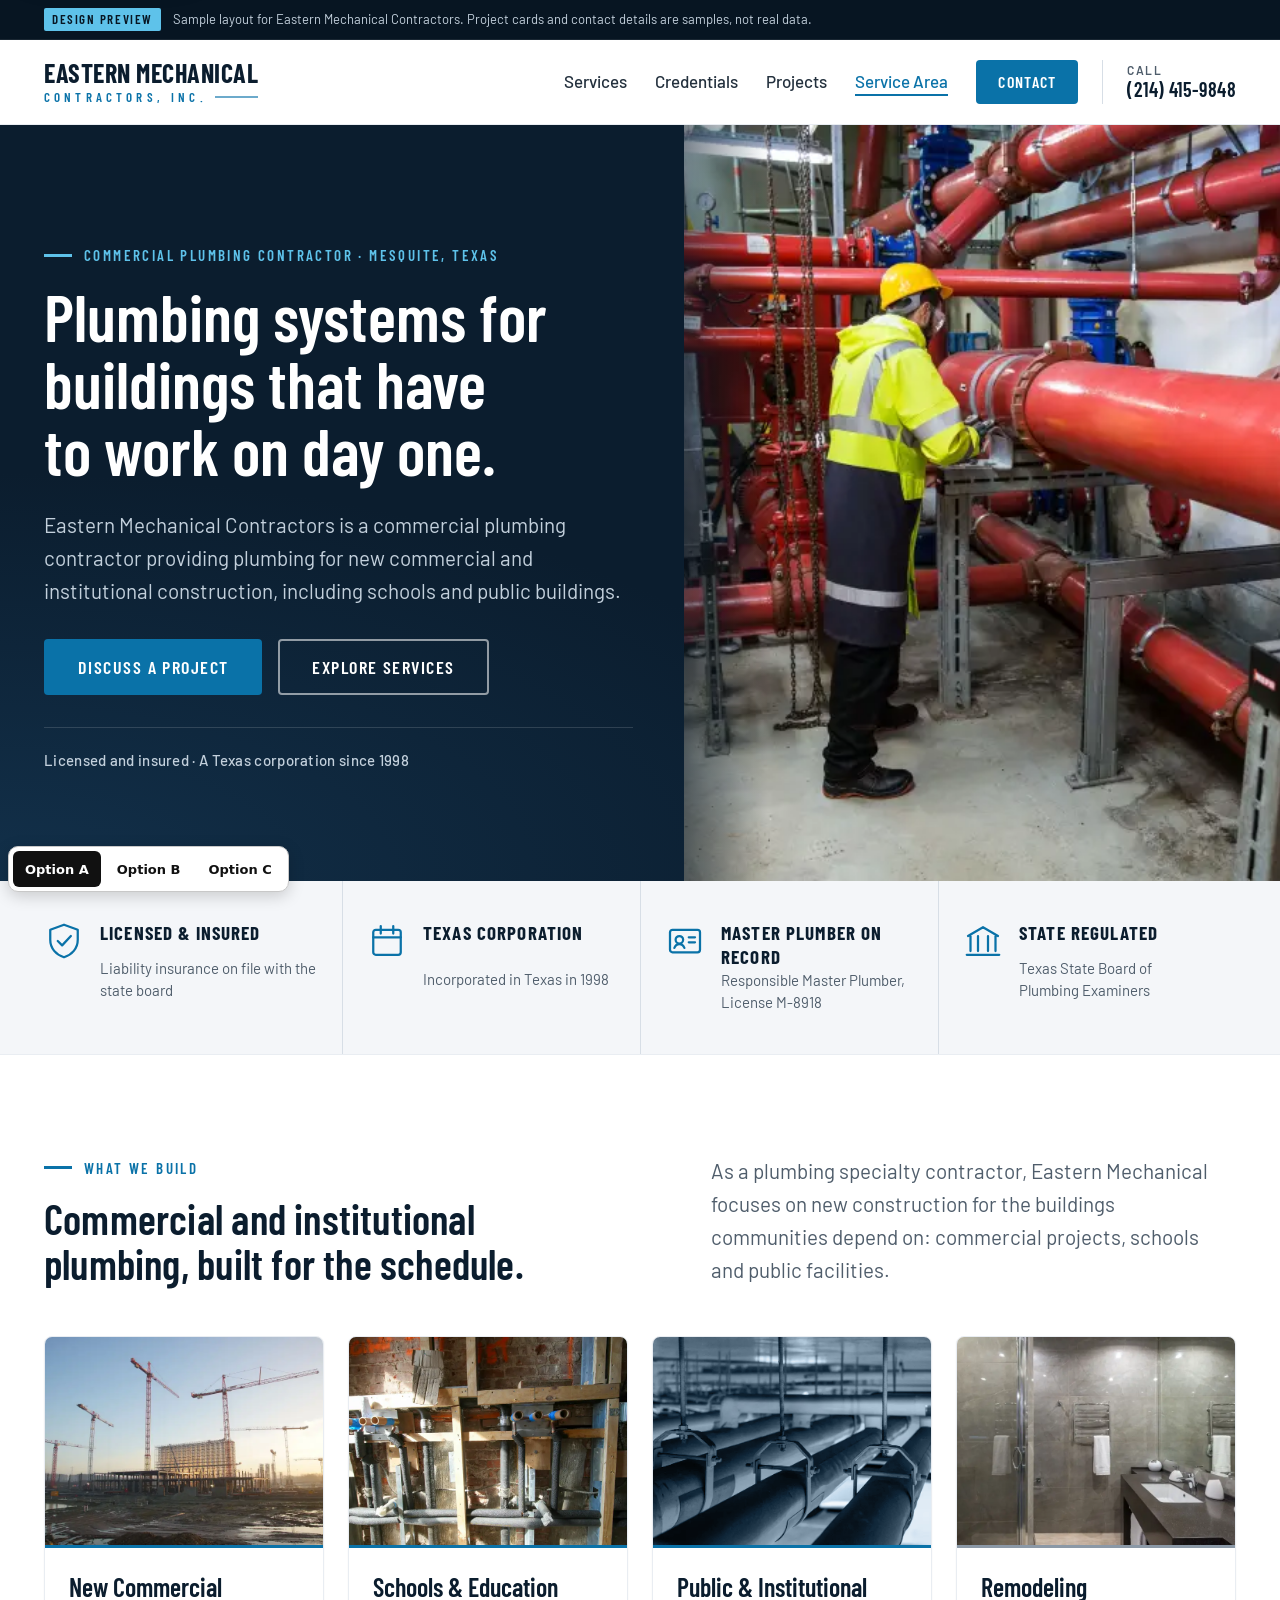
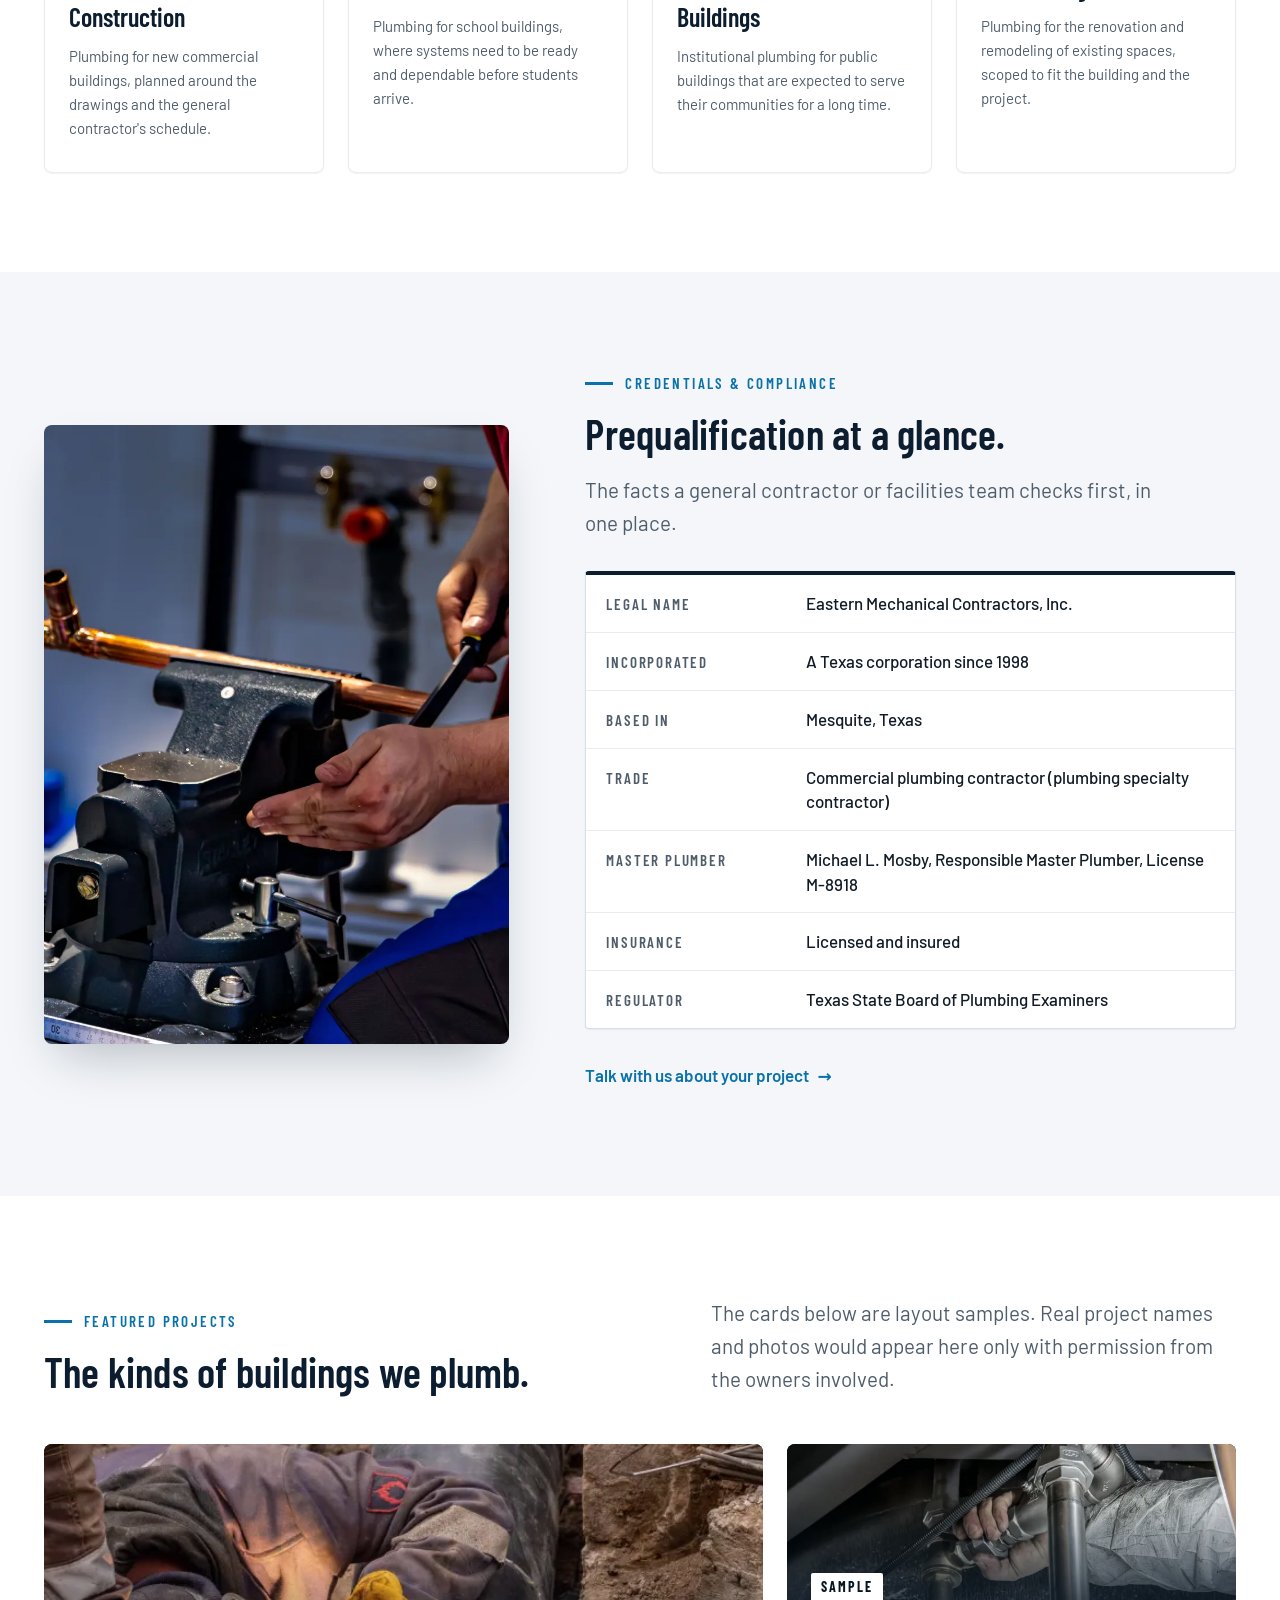
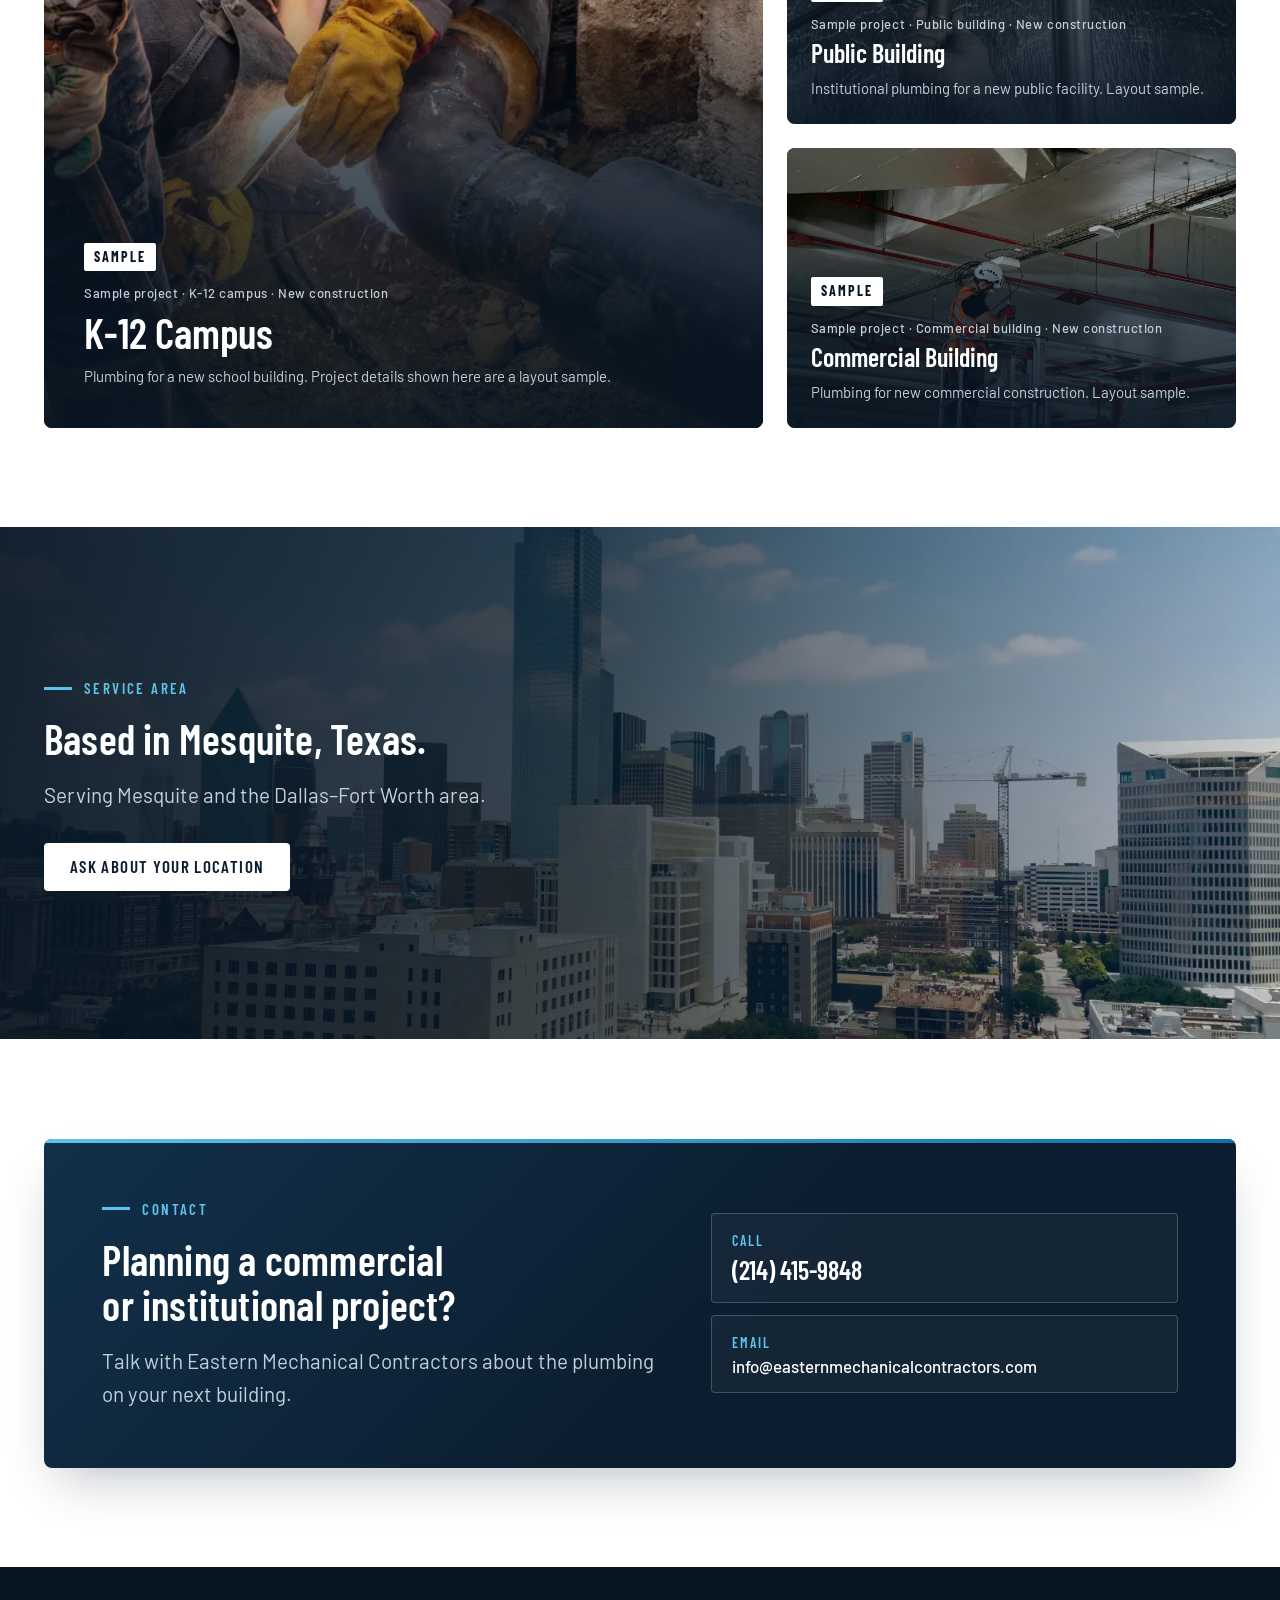
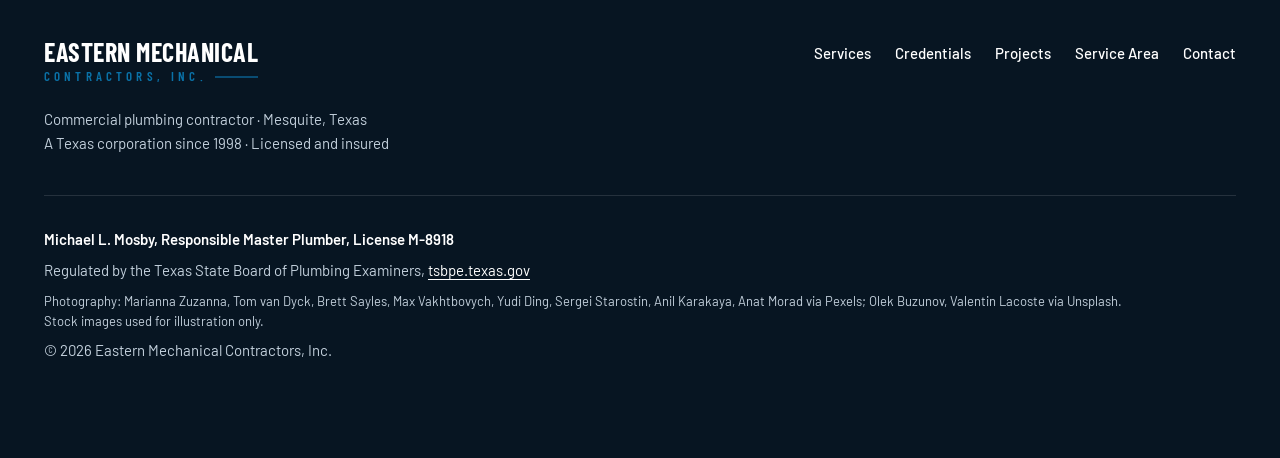
==== commit e53a7a67: "Add bottom-left option switcher, root redirect and screenshot fixes to the three design options - Ad" ====
--- a/option-a/index.html
+++ b/option-a/index.html
@@ -109,7 +109,7 @@
             <svg class="cred-item__icon" viewBox="0 0 32 32" aria-hidden="true" focusable="false"><rect x="4" y="7" width="24" height="18" rx="2" fill="none" stroke="currentColor" stroke-width="1.8"/><circle cx="11.5" cy="15" r="3" fill="none" stroke="currentColor" stroke-width="1.8"/><path d="M7.5 21.5c.8-2 2.3-3 4-3s3.2 1 4 3M19 13h5M19 17h5" fill="none" stroke="currentColor" stroke-width="1.8" stroke-linecap="round"/></svg>
             <span class="cred-item__title">Master Plumber on Record</span>
             <!-- PLACEHOLDER -->
-            <span class="cred-item__text">Responsible Master Plumber, License M-8918</span>
+            <span class="cred-item__text">Responsible Master Plumber, License <span class="nowrap">M-8918</span></span>
             <!-- /PLACEHOLDER -->
           </li>
           <li class="cred-item">
@@ -244,7 +244,7 @@
             <!-- PLACEHOLDER -->
             <div class="spec-sheet__row">
               <dt>Master plumber</dt>
-              <dd>Michael L. Mosby, Responsible Master Plumber, License M-8918</dd>
+              <dd>Michael L. Mosby, Responsible Master Plumber, License <span class="nowrap">M-8918</span></dd>
             </div>
             <!-- /PLACEHOLDER -->
             <div class="spec-sheet__row">
@@ -402,7 +402,7 @@
 
       <div class="site-footer__legal">
         <!-- PLACEHOLDER -->
-        <p class="site-footer__license">Michael L. Mosby, Responsible Master Plumber, License M-8918</p>
+        <p class="site-footer__license">Michael L. Mosby, Responsible Master Plumber, License <span class="nowrap">M-8918</span></p>
         <!-- /PLACEHOLDER -->
         <p>Regulated by the Texas State Board of Plumbing Examiners, <a href="https://tsbpe.texas.gov" rel="noopener">tsbpe.texas.gov</a></p>
         <p class="site-footer__credits">Photography: Marianna Zuzanna, Tom van Dyck, Brett Sayles, Max Vakhtbovych, Yudi Ding, Sergei Starostin, Anil Karakaya, Anat Morad via Pexels; Olek Buzunov, Valentin Lacoste via Unsplash. Stock images used for illustration only.</p>
@@ -410,5 +410,18 @@
       </div>
     </div>
   </footer>
+<!-- REMOVE AT LAUNCH: option switcher -->
+<style class="pv-style">
+.pv-switch .pv-link:focus-visible{outline:3px solid #1a5fd0;outline-offset:2px}
+.pv-switch .pv-link:not([aria-current]):hover{background:#e8e8e8!important}
+@media (max-width:600px){.pv-switch .pv-link{min-height:44px!important}}
+@media print{.pv-switch{display:none!important}}
+</style>
+<nav class="pv-switch" aria-label="Design options" style="position:fixed;left:8px;bottom:8px;z-index:9999;display:flex;gap:4px;padding:4px;background:#fff;border:1px solid #c8c8c8;border-radius:10px;box-shadow:0 4px 16px rgba(0,0,0,.18);font:13px system-ui,-apple-system,'Segoe UI',Roboto,sans-serif;color:#111;margin:0">
+<a class="pv-link" href="../option-a/" aria-current="page" style="display:inline-flex;align-items:center;justify-content:center;min-height:36px;padding:0 12px;border-radius:6px;font:600 13px/1 system-ui,-apple-system,'Segoe UI',Roboto,sans-serif;text-decoration:none;letter-spacing:0;white-space:nowrap;background:#111;color:#fff;">Option A</a>
+<a class="pv-link" href="../option-b/" style="display:inline-flex;align-items:center;justify-content:center;min-height:36px;padding:0 12px;border-radius:6px;font:600 13px/1 system-ui,-apple-system,'Segoe UI',Roboto,sans-serif;text-decoration:none;letter-spacing:0;white-space:nowrap;background:transparent;color:#111;">Option B</a>
+<a class="pv-link" href="../option-c/" style="display:inline-flex;align-items:center;justify-content:center;min-height:36px;padding:0 12px;border-radius:6px;font:600 13px/1 system-ui,-apple-system,'Segoe UI',Roboto,sans-serif;text-decoration:none;letter-spacing:0;white-space:nowrap;background:transparent;color:#111;">Option C</a>
+</nav>
+<!-- /REMOVE AT LAUNCH -->
 </body>
 </html>
--- a/option-a/styles.css
+++ b/option-a/styles.css
@@ -438,7 +438,7 @@
 }
 .hero__inner {
   display: grid;
-  max-width: 2400px;
+  max-width: none;
   margin-inline: auto;
 }
 .hero__content {
@@ -502,7 +502,7 @@
 @media (min-width: 960px) {
   .hero__inner {
     --hero-text: 600px;
-    --hero-lead: max(var(--gutter), (min(100vw, 2400px) - var(--container)) / 2);
+    --hero-lead: max(var(--gutter), (100vw - var(--container)) / 2);
     grid-template-columns: calc(var(--hero-lead) + var(--hero-text)) minmax(0, 1fr);
     min-height: min(84svh, 860px);
     min-height: min(84vh, 860px);
@@ -941,3 +941,5 @@
   html { font-size: 112.5%; }
   .hero__inner { --hero-text: 740px; }
 }
+
+.nowrap { white-space: nowrap; }
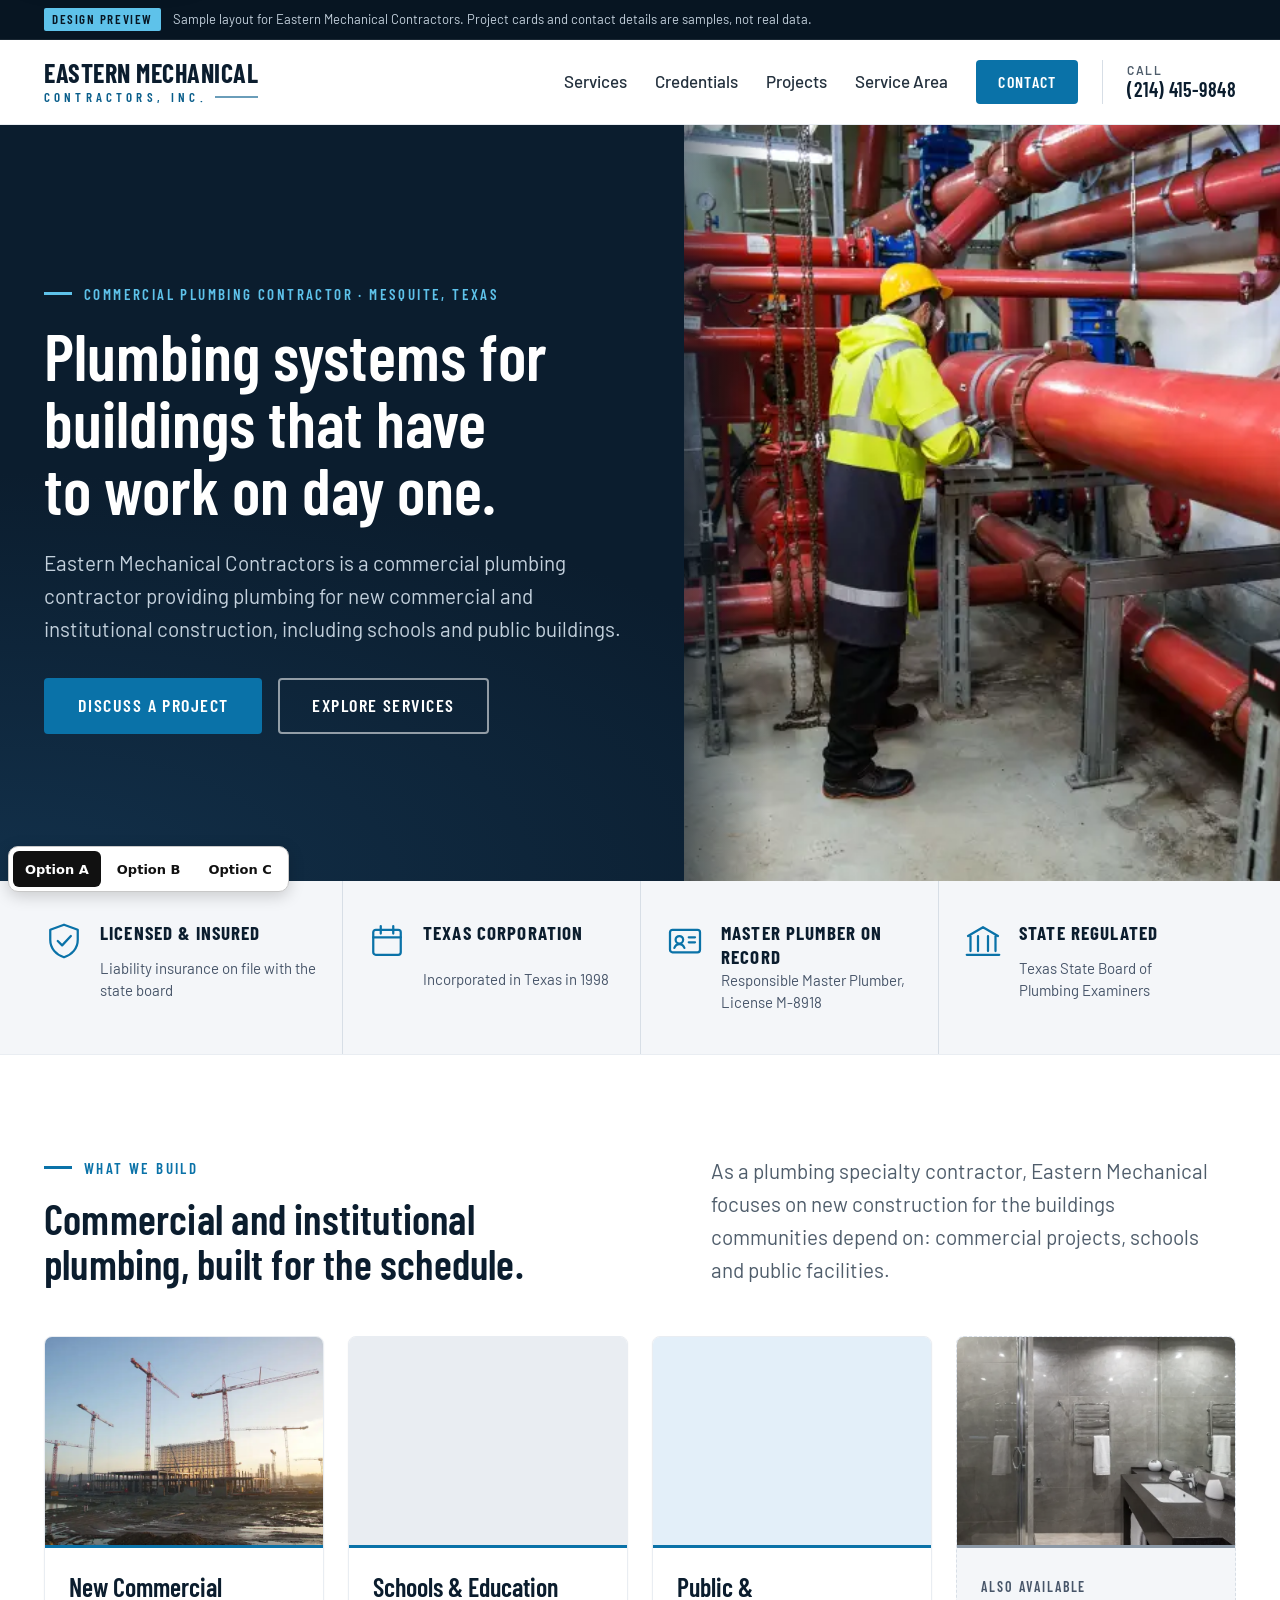
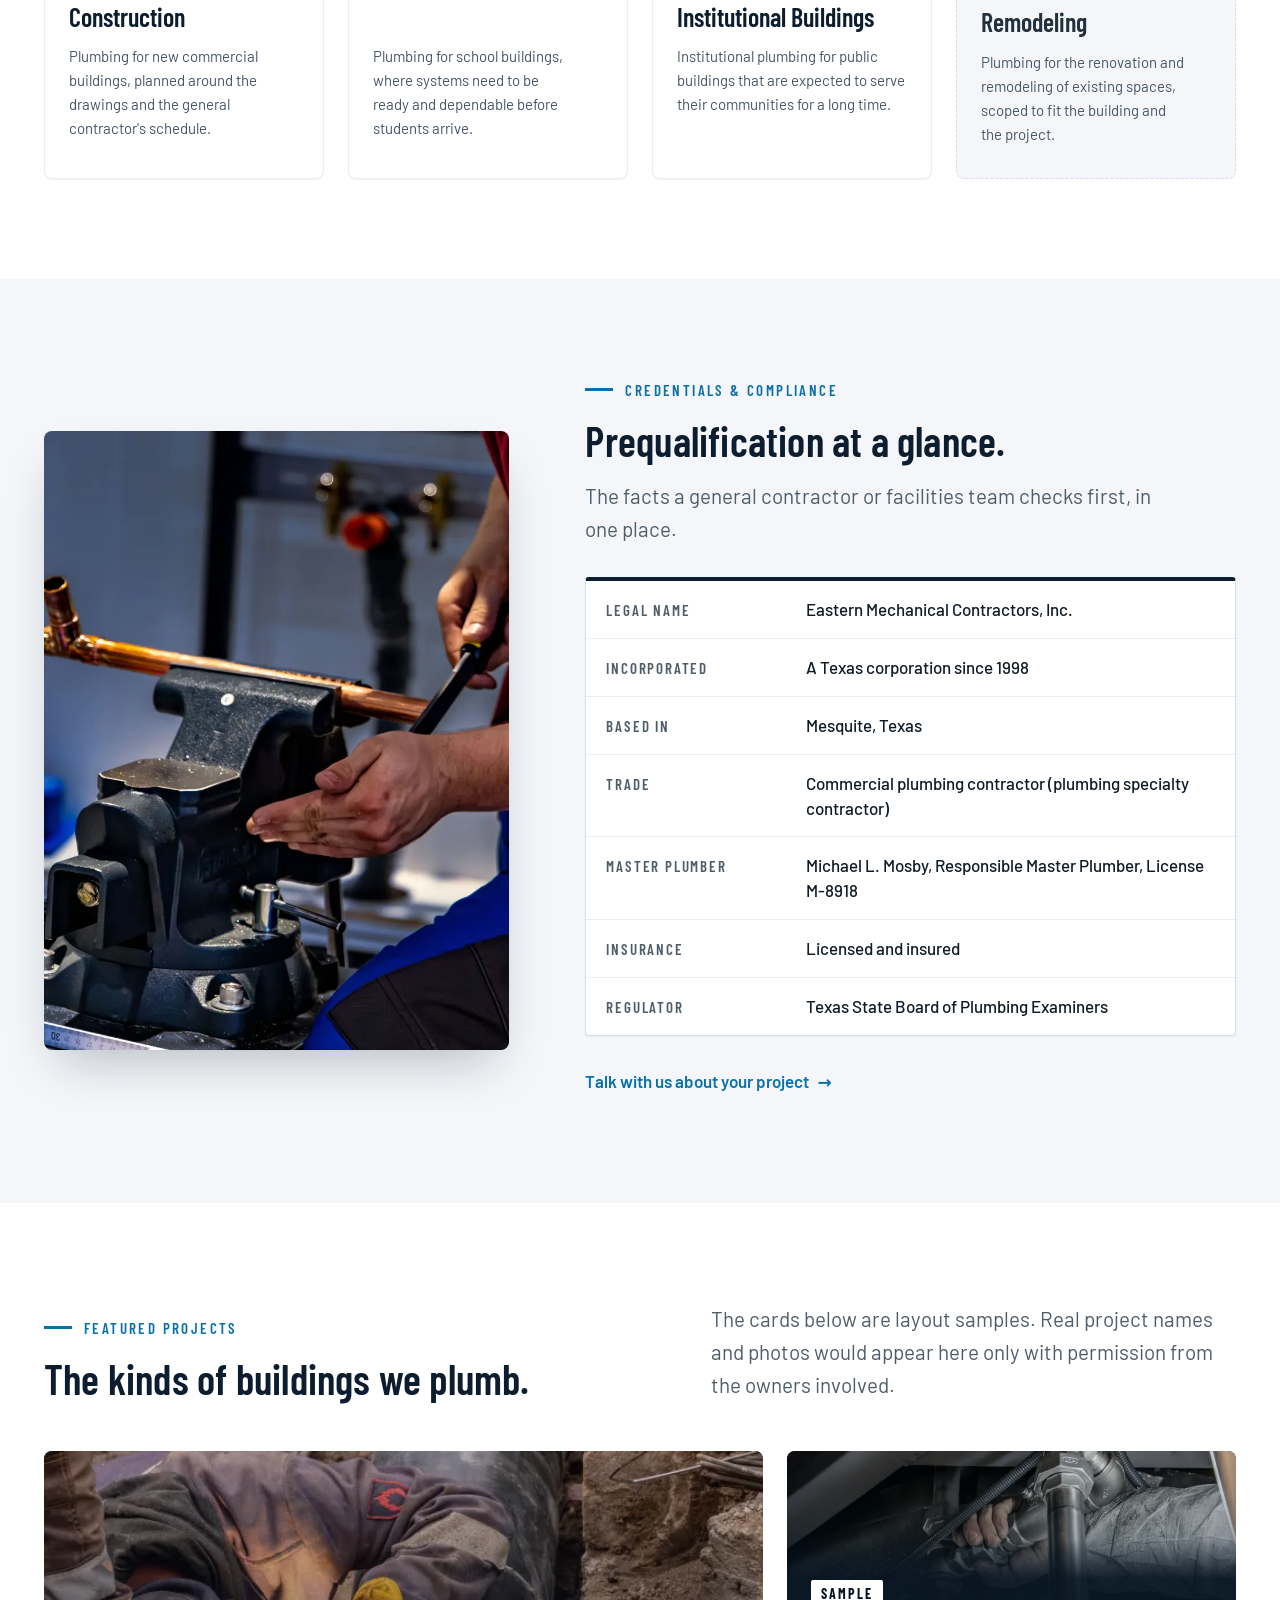
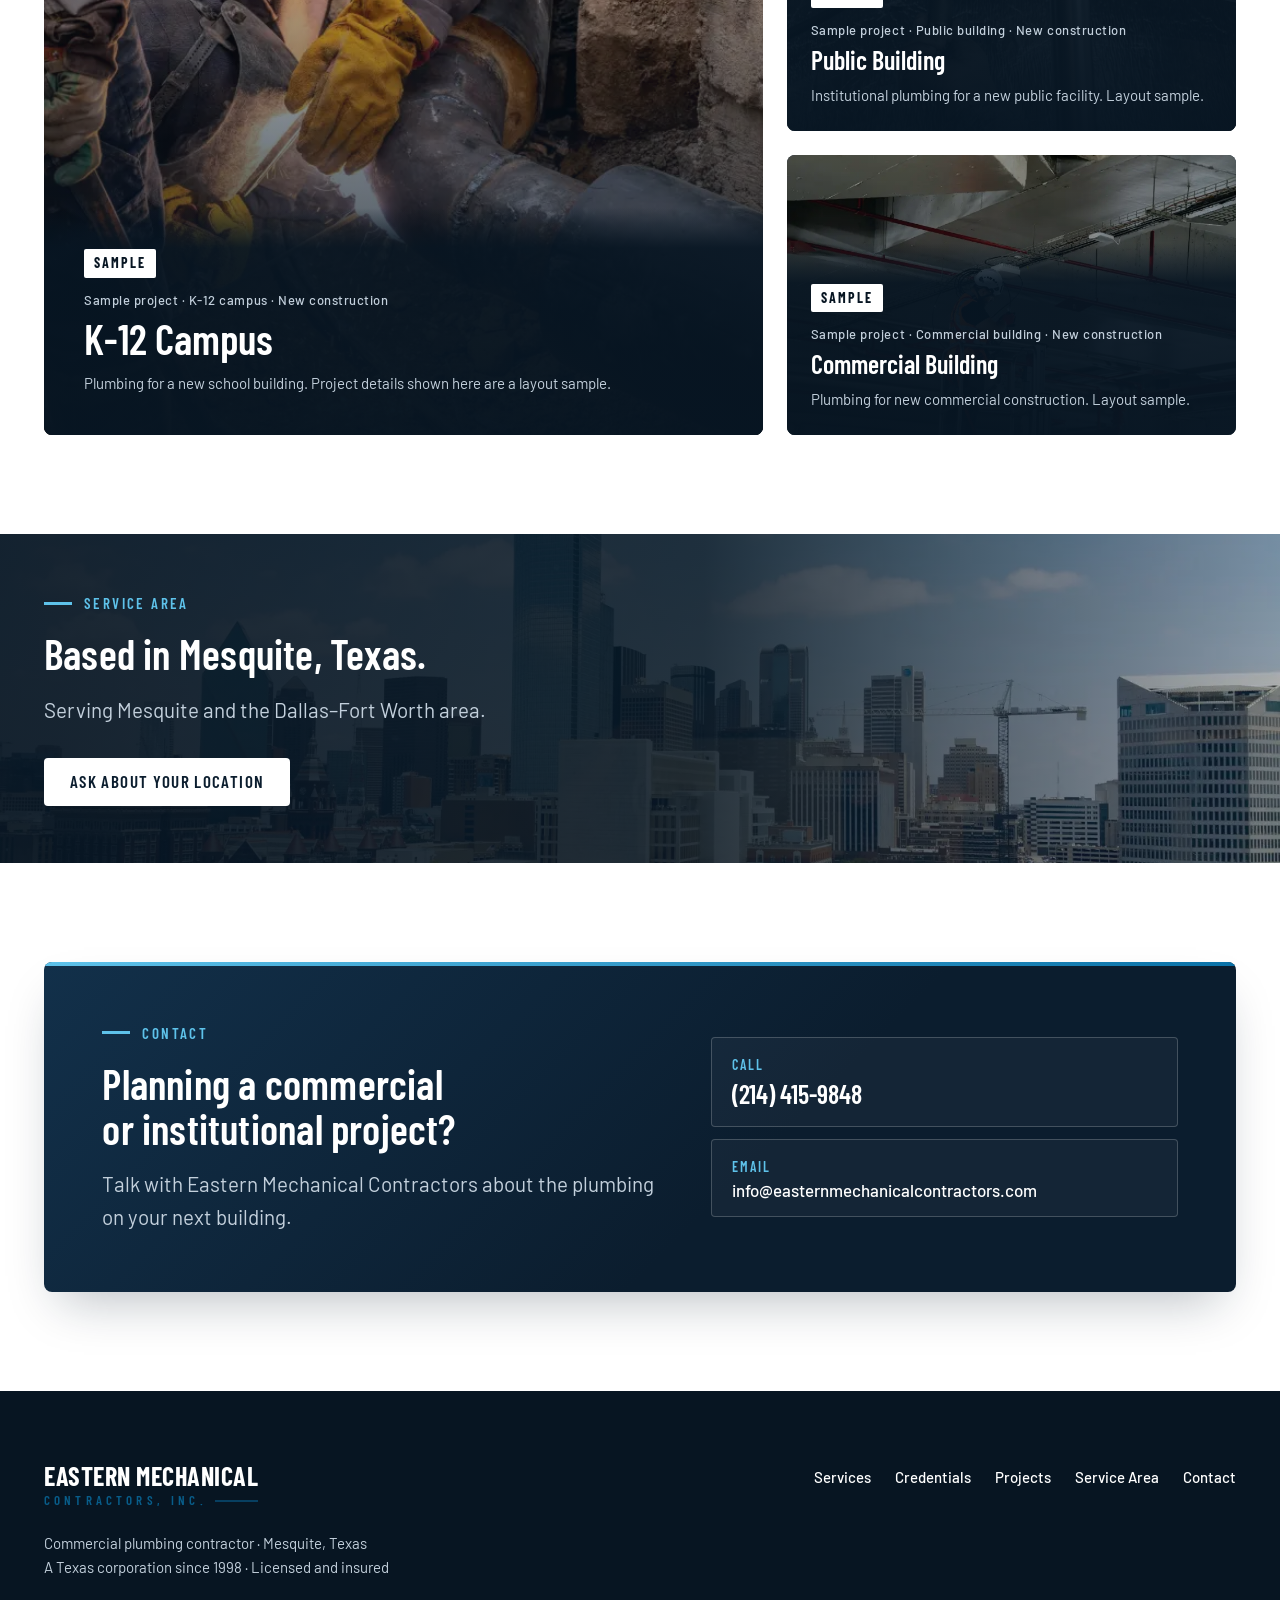
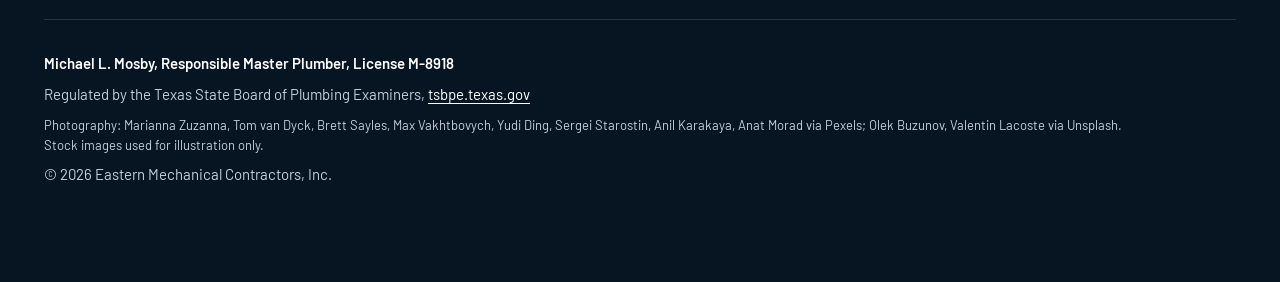
==== commit baf6ebf1: "Apply design review and WCAG 2.2 AA fixes to all three options and add the preview README - Fix cont" ====
--- a/option-a/index.html
+++ b/option-a/index.html
@@ -19,20 +19,19 @@
   <link rel="preconnect" href="https://fonts.gstatic.com" crossorigin>
   <link rel="stylesheet" href="https://fonts.googleapis.com/css2?family=Barlow+Condensed:wght@500;600;700&family=Barlow:wght@400;500;600&display=swap">
   <link rel="stylesheet" href="styles.css">
-  <script>document.documentElement.classList.add('js');</script>
   <script src="main.js" defer></script>
 </head>
 <body>
   <a class="skip-link" href="#main">Skip to main content</a>
 
-  <div class="preview-bar" role="note">
-    <div class="container preview-bar__inner">
-      <span class="preview-bar__tag">Design preview</span>
-      <span>Sample layout for Eastern Mechanical Contractors. Project cards and contact details are samples, not real data.</span>
+  <header class="site-header" id="top">
+    <div class="preview-bar" role="note">
+      <div class="container preview-bar__inner">
+        <span class="preview-bar__tag">Design preview</span>
+        <span>Sample layout for Eastern Mechanical Contractors. Project cards and contact details are samples, not real data.</span>
+      </div>
     </div>
-  </div>
-
-  <header class="site-header" id="top">
+    <div class="site-header__bar">
     <div class="container site-header__inner">
       <a class="brand" href="#top" aria-label="Eastern Mechanical Contractors, Inc., back to top">
         <span class="brand__name">Eastern Mechanical</span>
@@ -60,6 +59,7 @@
         <span class="header-phone__number">(214) 415-9848</span>
       </a>
       <!-- /PLACEHOLDER -->
+    </div>
     </div>
   </header>
 
@@ -75,7 +75,6 @@
             <a class="btn btn--primary btn--lg" href="#contact">Discuss a project</a>
             <a class="btn btn--outline-light btn--lg" href="#services">Explore services</a>
           </div>
-          <p class="hero__meta">Licensed and insured <span aria-hidden="true">&middot;</span> A Texas corporation since 1998</p>
         </div>
         <figure class="hero__media">
           <img
@@ -197,6 +196,7 @@
                 alt="Modern bathroom remodel with large-format gray tile and an undermount sink">
             </div>
             <div class="service-card__body">
+              <span class="service-card__tag">Also available</span>
               <h3 class="service-card__title">Remodeling</h3>
               <p>Plumbing for the renovation and remodeling of existing spaces, scoped to fit the building and the project.</p>
             </div>
@@ -412,6 +412,7 @@
   </footer>
 <!-- REMOVE AT LAUNCH: option switcher -->
 <style class="pv-style">
+html{scroll-padding-bottom:80px}
 .pv-switch .pv-link:focus-visible{outline:3px solid #1a5fd0;outline-offset:2px}
 .pv-switch .pv-link:not([aria-current]):hover{background:#e8e8e8!important}
 @media (max-width:600px){.pv-switch .pv-link{min-height:44px!important}}
--- a/option-a/styles.css
+++ b/option-a/styles.css
@@ -20,6 +20,7 @@
   --gray-200: #d7dee6;
   --gray-400: #8b98a6;
   --gray-600: #4f5d6b;   /* 6.6:1 on white */
+  --slate: #475569;      /* 7.6:1 on white, 7.0:1 on gray-50 */
   --gray-800: #23303d;
   --ink: #101b26;
 
@@ -151,14 +152,14 @@
 /* ---------- Header ---------- */
 .site-header {
   position: sticky;
-  top: 0;
+  /* JS sets --preview-h so only the white bar stays pinned; without JS the whole header sticks */
+  top: calc(-1 * var(--preview-h, 0px));
   z-index: 50;
-  background: rgb(255 255 255 / 0.97);
+  transition: box-shadow var(--t-base);
+}
+.site-header__bar {
+  background: #fff;
   border-bottom: 1px solid var(--gray-100);
-  transition: box-shadow var(--t-base);
-}
-@supports (backdrop-filter: blur(8px)) {
-  .site-header { background: rgb(255 255 255 / 0.9); backdrop-filter: saturate(1.4) blur(10px); }
 }
 .site-header.is-scrolled { box-shadow: var(--shadow-md); }
 
@@ -194,7 +195,7 @@
   font-size: 0.8125rem;
   letter-spacing: 0.32em;
   text-transform: uppercase;
-  color: var(--blue-600);
+  color: var(--blue-700);
   display: flex;
   align-items: center;
   gap: 8px;
@@ -259,11 +260,17 @@
   position: relative;
   transition: color var(--t-fast);
 }
-.primary-nav a:not(.btn):hover { color: var(--blue-600); }
-.primary-nav a.is-current { color: var(--blue-600); }
+.primary-nav a:not(.btn):hover { color: var(--blue-700); }
+.primary-nav a.is-current { color: var(--blue-700); }
 
 html.js .primary-nav { display: none; }
-html.js .primary-nav.is-open { display: block; }
+html.js .primary-nav.is-open {
+  display: block;
+  max-height: calc(100vh - 72px);
+  max-height: calc(100svh - 72px);
+  overflow-y: auto;
+  overscroll-behavior: contain;
+}
 html.js .primary-nav.is-open .primary-nav__list {
   flex-direction: column;
   padding-block: var(--space-2) var(--space-5);
@@ -277,7 +284,8 @@
   .site-header__inner { flex-wrap: nowrap; min-height: 84px; }
   html.js .nav-toggle { display: none; }
   .primary-nav,
-  html.js .primary-nav { display: block; width: auto; order: 0; }
+  html.js .primary-nav,
+  html.js .primary-nav.is-open { display: block; width: auto; order: 0; max-height: none; overflow: visible; }
   .primary-nav__list,
   html.js .primary-nav.is-open .primary-nav__list {
     flex-direction: row;
@@ -293,7 +301,7 @@
     right: var(--space-3);
     bottom: 8px;
     height: 2px;
-    background: var(--blue-600);
+    background: var(--blue-700);
     transform: scaleX(0);
     transform-origin: left;
     transition: transform var(--t-base);
@@ -466,15 +474,6 @@
   gap: var(--space-3) var(--space-4);
   margin-top: var(--space-8);
 }
-.hero__meta {
-  margin-top: var(--space-8);
-  padding-top: var(--space-5);
-  border-top: 1px solid rgb(255 255 255 / 0.14);
-  font-size: var(--text-sm);
-  font-weight: 500;
-  letter-spacing: 0.02em;
-  color: var(--on-dark-muted);
-}
 .hero__media {
   position: relative;
   aspect-ratio: 4 / 3;
@@ -559,8 +558,8 @@
 }
 .cred-item__text {
   margin-top: 2px;
-  font-size: var(--text-sm);
-  color: var(--gray-600);
+  font-size: 0.9375rem;
+  color: var(--slate);
   line-height: 1.45;
 }
 @media (min-width: 640px) {
@@ -630,7 +629,20 @@
   padding: var(--space-6) var(--space-6) var(--space-8);
   border-top: 3px solid var(--blue-600);
 }
+.service-card--secondary { background: var(--gray-50); border-style: dashed; border-color: var(--gray-200); box-shadow: none; }
 .service-card--secondary .service-card__body { border-top-color: var(--gray-400); }
+.service-card--secondary .service-card__media img { filter: saturate(0.6); }
+.service-card--secondary .service-card__title { color: var(--gray-800); }
+.service-card__tag {
+  display: inline-block;
+  margin-bottom: var(--space-2);
+  font-family: var(--font-display);
+  font-weight: 600;
+  font-size: 0.875rem;
+  letter-spacing: 0.14em;
+  text-transform: uppercase;
+  color: var(--slate);
+}
 .service-card__title {
   font-family: var(--font-display);
   font-weight: 600;
@@ -638,8 +650,14 @@
   line-height: 1.15;
   color: var(--navy-900);
   margin-bottom: var(--space-3);
-}
-.service-card__body p { font-size: var(--text-sm); color: var(--gray-600); line-height: 1.6; }
+  text-wrap: balance;
+}
+.service-card__body p { font-size: 0.9375rem; color: var(--slate); line-height: 1.6; text-wrap: pretty; }
+@media (min-width: 1100px) {
+  /* keep the four card bodies on one baseline: titles reserve two lines */
+  .service-card__title { min-height: 2.3em; }
+  .service-card--secondary .service-card__title { min-height: calc(2.3em - 1.75rem); }
+}
 
 /* ---------- Credentials ---------- */
 .credentials { background: var(--gray-50); }
@@ -726,12 +744,14 @@
   position: absolute;
   inset: 0;
   z-index: -1;
-  background: linear-gradient(180deg, rgb(7 21 34 / 0.05) 20%, rgb(7 21 34 / 0.72) 55%, rgb(7 21 34 / 0.94) 100%);
+  background: linear-gradient(180deg, rgb(7 21 34 / 0.1) 0%, rgb(7 21 34 / 0.55) 50%, rgb(7 21 34 / 0.9) 100%);
 }
 .project-card:hover img { transform: scale(1.04); }
 .project-card__body {
   margin-top: auto;
-  padding: var(--space-6);
+  padding: var(--space-10) var(--space-6) var(--space-6);
+  /* solid backing so small text never sits on a light photo area */
+  background: linear-gradient(180deg, rgb(7 21 34 / 0) 0%, rgb(7 21 34 / 0.88) 2.5rem);
 }
 .badge {
   display: inline-block;
@@ -761,7 +781,7 @@
 }
 .project-card__text {
   margin-top: var(--space-2);
-  font-size: var(--text-sm);
+  font-size: 0.9375rem;
   color: var(--on-dark-muted);
   max-width: 36em;
 }
@@ -797,13 +817,13 @@
   position: absolute;
   inset: 0;
   z-index: -1;
-  background: linear-gradient(90deg, rgb(7 21 34 / 0.92) 0%, rgb(7 21 34 / 0.75) 45%, rgb(7 21 34 / 0.15) 100%);
+  background: linear-gradient(90deg, rgb(7 21 34 / 0.92) 0%, rgb(7 21 34 / 0.85) 55%, rgb(7 21 34 / 0.3) 100%);
 }
 .service-area__inner {
   display: flex;
   align-items: center;
-  min-height: clamp(420px, 40vw, 600px);
-  padding-block: var(--section-y);
+  min-height: clamp(260px, 24vw, 360px);
+  padding-block: clamp(2.5rem, 2rem + 2vw, 4rem);
 }
 .service-area__panel { max-width: 32rem; }
 .service-area__text {
@@ -812,7 +832,7 @@
   font-size: var(--text-lg);
   color: var(--on-dark-muted);
 }
-@media (max-width: 719px) {
+@media (max-width: 1099px) {
   .service-area::after { background: rgb(7 21 34 / 0.8); }
 }
 
@@ -839,7 +859,8 @@
   background: linear-gradient(90deg, var(--blue-300), var(--blue-600));
 }
 .cta__text { margin-top: var(--space-4); font-size: var(--text-lg); color: var(--on-dark-muted); max-width: 30em; }
-.cta__actions { display: grid; gap: var(--space-3); align-content: center; }
+.cta__copy .section-title { max-width: 16em; text-wrap: balance; }
+.cta__actions { display: grid; gap: var(--space-3); align-content: center; align-self: center; }
 .contact-link {
   display: flex;
   flex-direction: column;
@@ -923,7 +944,8 @@
   transform: translateY(16px);
   transition: opacity 600ms var(--ease), transform 600ms var(--ease);
 }
-html.js .reveal.is-visible { opacity: 1; transform: none; }
+html.js .reveal.is-visible,
+html.js .reveal:focus-within { opacity: 1; transform: none; }
 
 @media (prefers-reduced-motion: reduce) {
   html { scroll-behavior: auto; }
